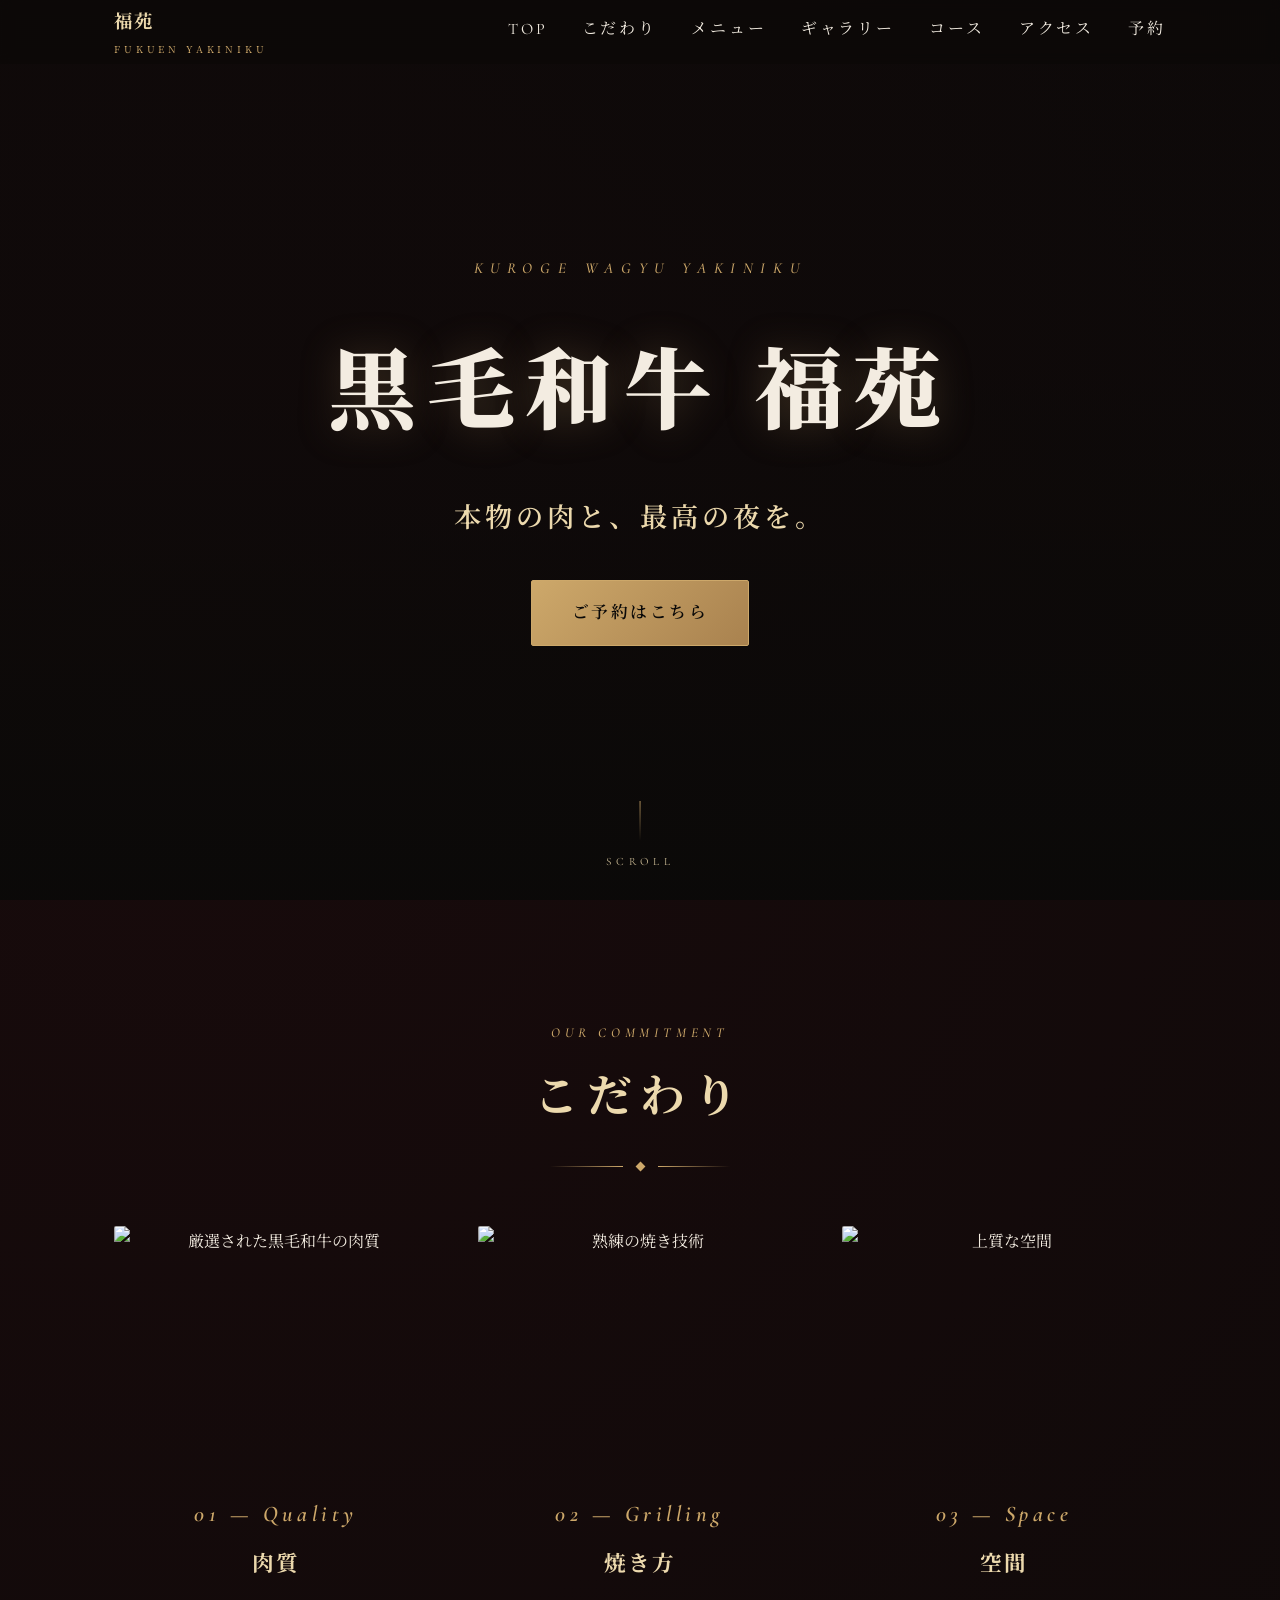
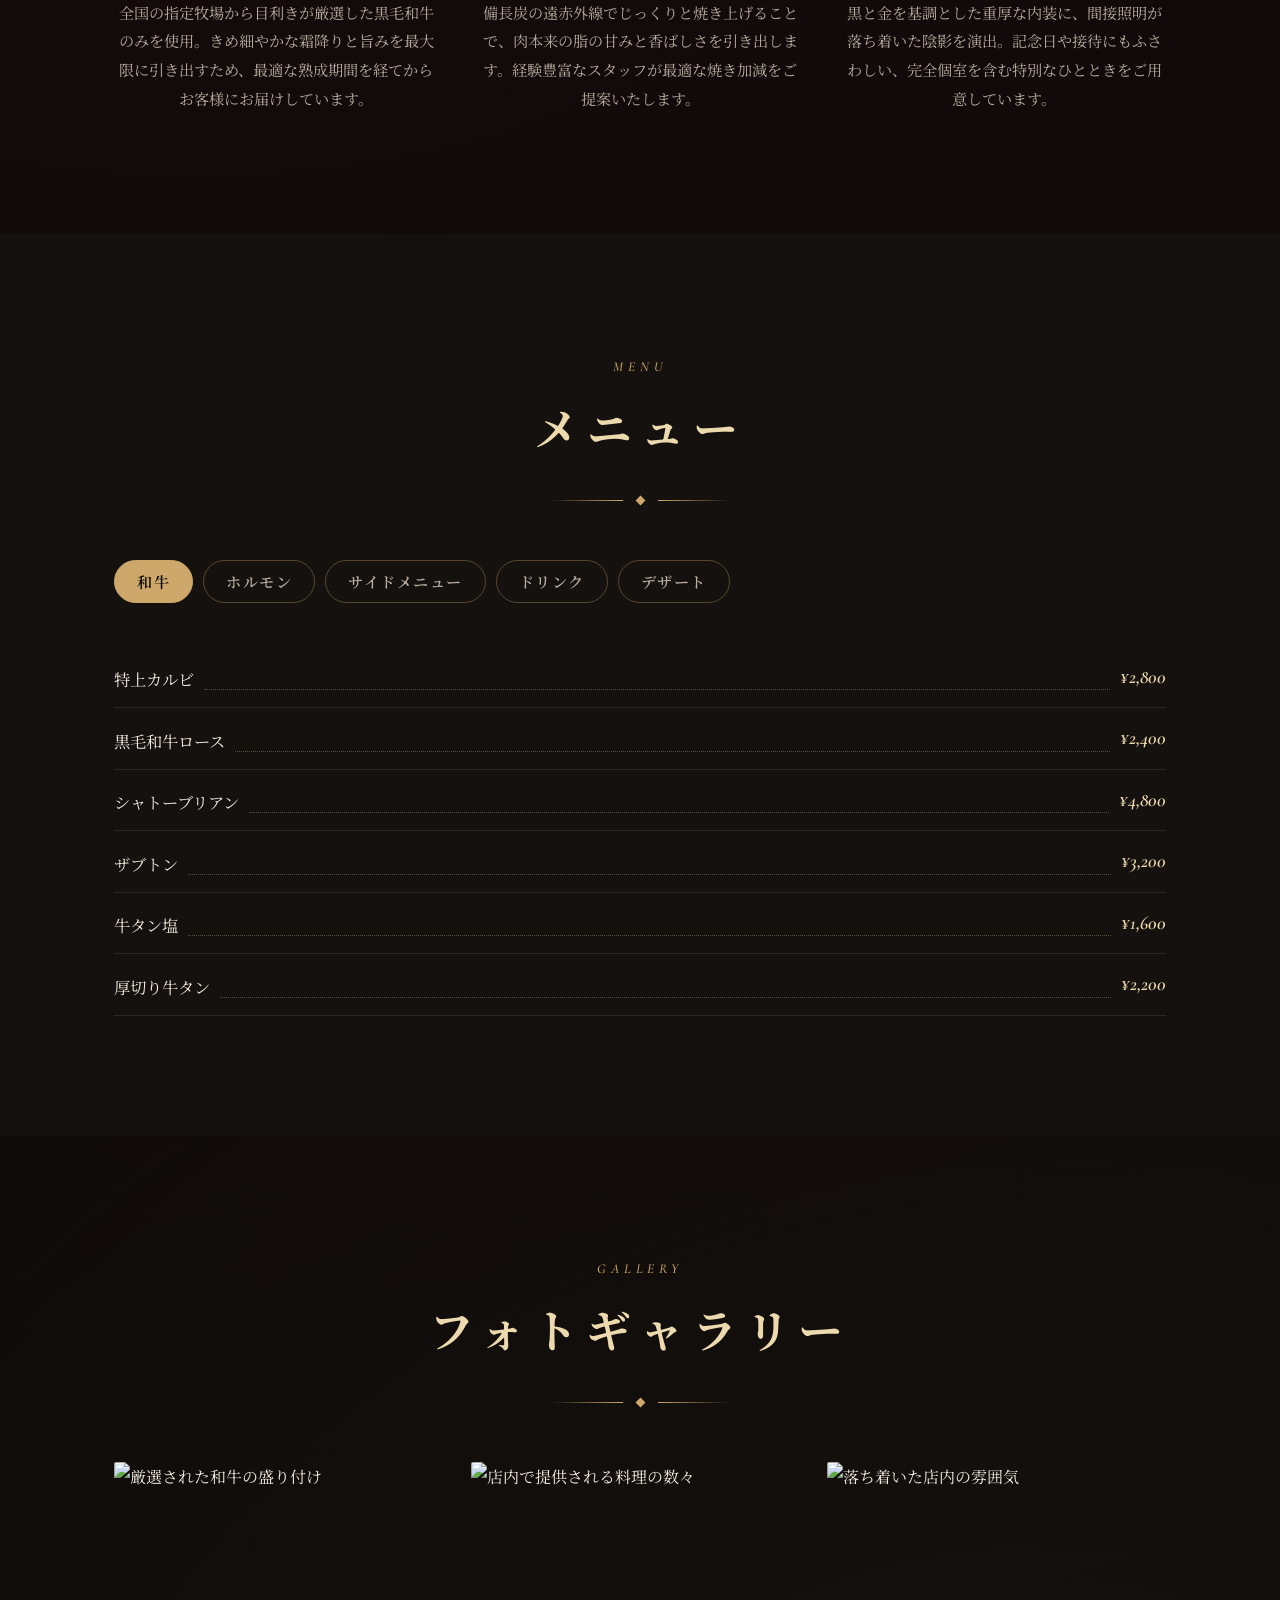
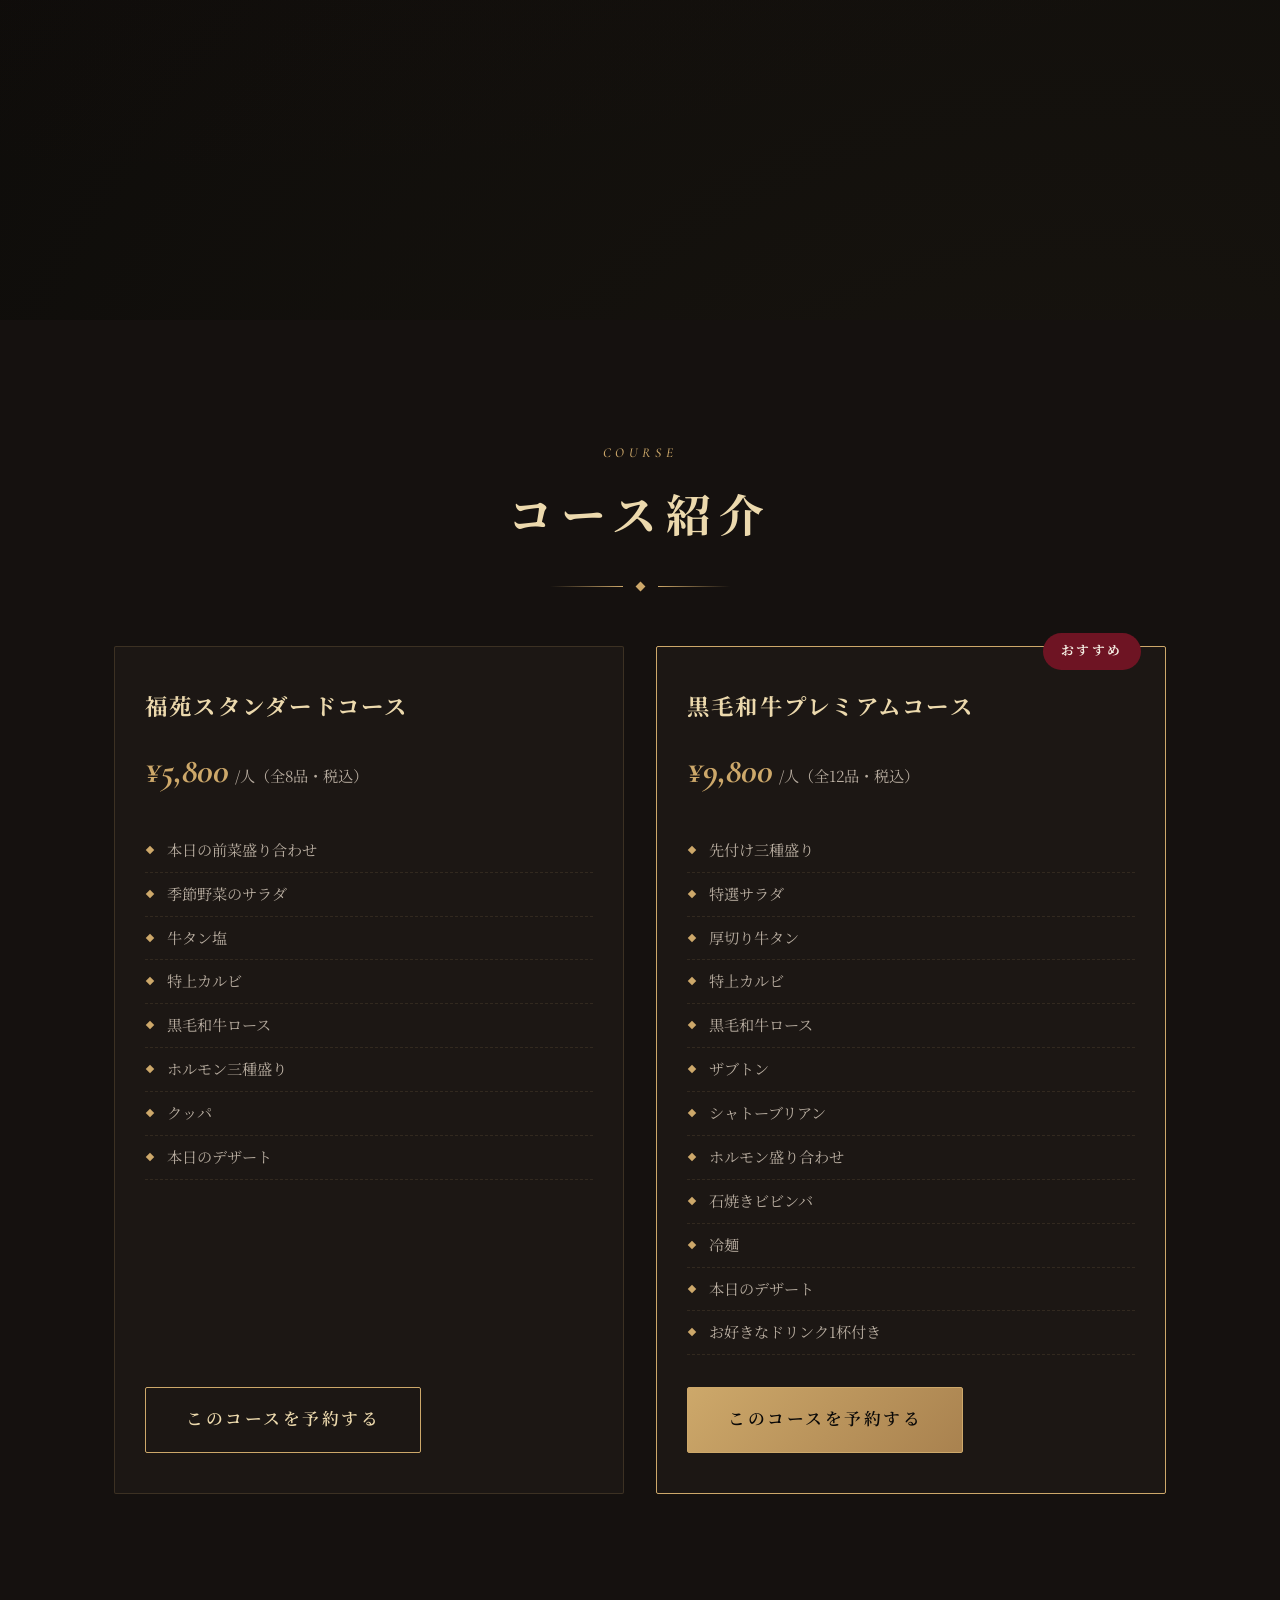
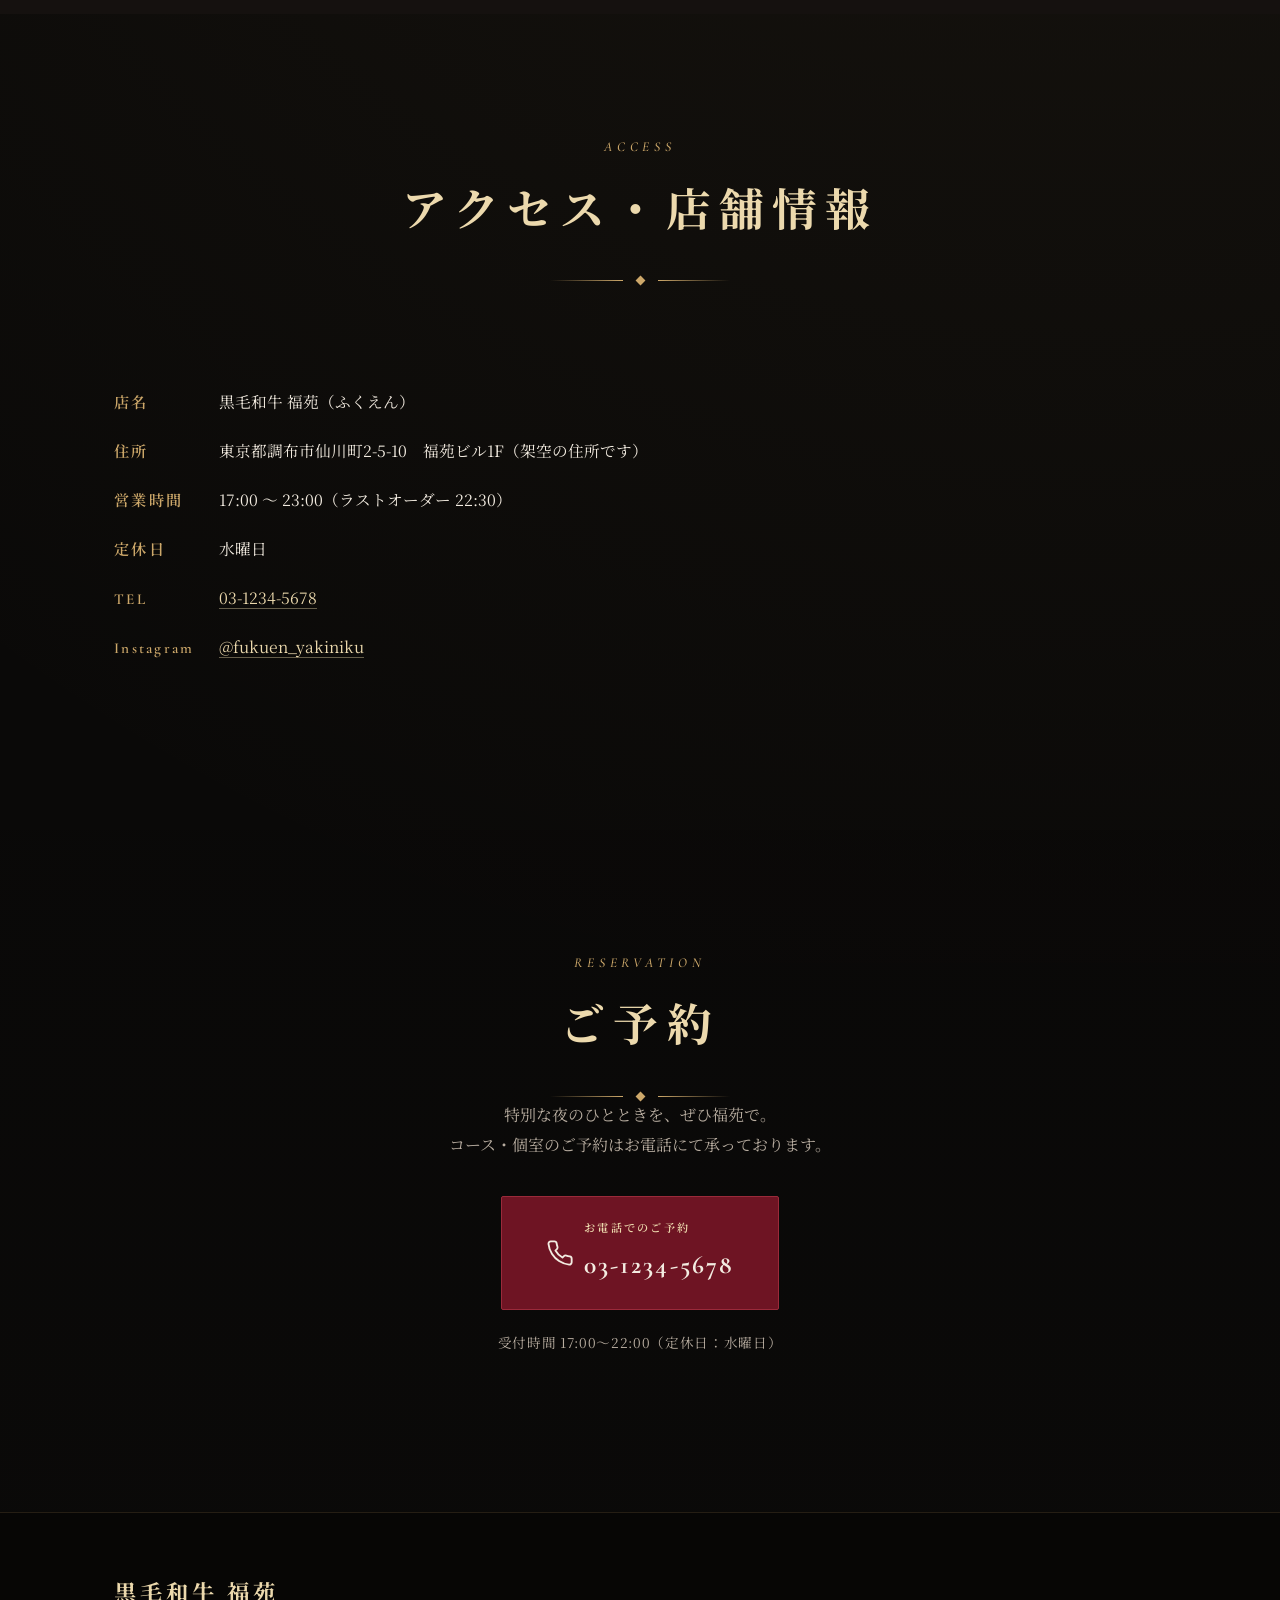
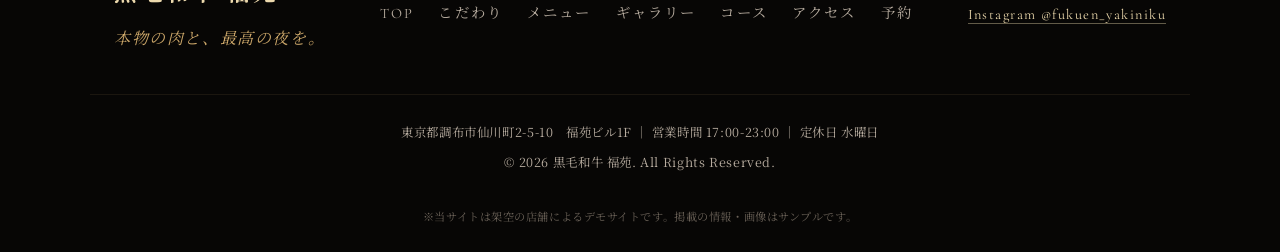
==== index.html @ 50722057 "Add fukuen yakiniku demo landing page Single-file HTML/CSS/JS LP for a fictional high-end yakiniku r" ====
<!DOCTYPE html>
<html lang="ja">
<head>
<meta charset="UTF-8">
<meta name="viewport" content="width=device-width, initial-scale=1.0">
<meta name="theme-color" content="#0a0908">
<title>黒毛和牛 福苑（ふくえん）｜東京都調布市の高級焼肉店</title>
<meta name="description" content="黒毛和牛 福苑は東京都調布市にある高級焼肉店。厳選された黒毛和牛、熟練の焼き技術、上質な空間で特別な夜をお届けします。コース・個室のご予約はお電話にて承っております。">
<meta property="og:title" content="黒毛和牛 福苑｜本物の肉と、最高の夜を。">
<meta property="og:description" content="東京都調布市の高級焼肉店「黒毛和牛 福苑」。厳選黒毛和牛と上質な空間で特別なひとときを。">
<meta property="og:type" content="website">
<link rel="preconnect" href="https://fonts.googleapis.com">
<link rel="preconnect" href="https://fonts.gstatic.com" crossorigin>
<link href="https://fonts.googleapis.com/css2?family=Cormorant+Garamond:ital,wght@0,400;0,500;0,600;0,700;1,500;1,600&family=Noto+Serif+JP:wght@400;500;600;700;900&display=swap" rel="stylesheet">
<style>
  :root{
    --c-black:#0a0908;
    --c-black-soft:#15110f;
    --c-black-card:#1c1714;
    --c-gold:#cda86a;
    --c-gold-light:#ecd9ad;
    --c-red:#6e1423;
    --c-red-light:#9a2a3a;
    --c-text:#f3ece1;
    --c-text-muted:#b8ada0;
    --font-display:'Cormorant Garamond','Noto Serif JP',serif;
    --font-body:'Noto Serif JP',serif;
    --header-h:64px;
  }

  *{margin:0;padding:0;box-sizing:border-box;}
  html{scroll-behavior:smooth;scroll-padding-top:var(--header-h);}
  body{
    font-family:var(--font-body);
    background-color:var(--c-black);
    background-image:
      radial-gradient(circle at 15% 10%, rgba(110,20,35,0.14), transparent 45%),
      radial-gradient(circle at 85% 60%, rgba(205,168,106,0.08), transparent 45%);
    color:var(--c-text);
    line-height:1.9;
    overflow-x:hidden;
    -webkit-font-smoothing:antialiased;
  }
  img{max-width:100%;display:block;}
  a{text-decoration:none;color:inherit;}
  ul{list-style:none;}
  .container{max-width:1100px;margin:0 auto;padding:0 24px;}
  body.no-scroll{overflow:hidden;}

  /* ---------- Common ---------- */
  .section{padding:90px 0;position:relative;}
  .section--alt{background-color:var(--c-black-soft);}
  .section-head{text-align:center;margin-bottom:56px;}
  .section-label{
    display:block;
    font-family:var(--font-display);
    font-style:italic;
    font-weight:500;
    letter-spacing:0.35em;
    color:var(--c-gold);
    font-size:0.85rem;
    margin-bottom:10px;
    text-transform:uppercase;
  }
  .section-title{
    font-family:var(--font-display);
    font-weight:700;
    font-size:clamp(1.9rem,5vw,2.8rem);
    letter-spacing:0.18em;
    color:var(--c-gold-light);
  }
  .divider{
    display:flex;align-items:center;justify-content:center;gap:14px;
    width:100%;max-width:180px;margin:22px auto 0;
  }
  .divider::before,.divider::after{content:'';flex:1;height:1px;background:linear-gradient(90deg,transparent,var(--c-gold));}
  .divider::after{background:linear-gradient(90deg,var(--c-gold),transparent);}
  .divider span{width:7px;height:7px;background:var(--c-gold);transform:rotate(45deg);flex-shrink:0;}

  /* ---------- Buttons ---------- */
  .btn{
    display:inline-flex;align-items:center;justify-content:center;gap:10px;
    padding:16px 40px;
    font-family:var(--font-display);
    font-weight:600;
    font-size:1.05rem;
    letter-spacing:0.15em;
    border-radius:2px;
    border:1px solid var(--c-gold);
    transition:all 0.35s ease;
    cursor:pointer;
  }
  .btn--gold{background:linear-gradient(135deg,var(--c-gold),#a9824f);color:var(--c-black);}
  .btn--gold:hover{background:transparent;color:var(--c-gold-light);}
  .btn--outline{background:transparent;color:var(--c-gold-light);}
  .btn--outline:hover{background:var(--c-gold);color:var(--c-black);}
  .btn--phone{
    background:var(--c-red);
    border-color:var(--c-red-light);
    color:var(--c-text);
    padding:20px 44px;
    flex-direction:row;
    text-align:left;
  }
  .btn--phone:hover{background:var(--c-red-light);}
  .btn--phone svg{flex-shrink:0;}
  .btn--phone .btn__text{display:flex;flex-direction:column;gap:2px;}
  .btn--phone small{font-family:var(--font-body);font-size:0.7rem;letter-spacing:0.2em;color:var(--c-gold-light);}
  .btn--phone strong{font-size:1.6rem;letter-spacing:0.08em;}

  /* ---------- Fade in ---------- */
  .fade-in{opacity:0;transform:translateY(36px);transition:opacity 0.9s ease,transform 0.9s ease;}
  .fade-in.is-visible{opacity:1;transform:translateY(0);}
  .fade-in.delay-1{transition-delay:0.12s;}
  .fade-in.delay-2{transition-delay:0.24s;}
  .fade-in.delay-3{transition-delay:0.36s;}

  /* ---------- Header / Nav ---------- */
  .header{
    position:fixed;top:0;left:0;width:100%;z-index:1000;
    height:var(--header-h);
    display:flex;align-items:center;
    background:rgba(10,9,8,0.35);
    backdrop-filter:blur(6px);
    -webkit-backdrop-filter:blur(6px);
    border-bottom:1px solid rgba(205,168,106,0);
    transition:background 0.4s ease,border-color 0.4s ease;
  }
  .header.is-scrolled{
    background:rgba(10,9,8,0.92);
    border-bottom-color:rgba(205,168,106,0.25);
  }
  .header__inner{
    width:100%;max-width:1100px;margin:0 auto;padding:0 24px;
    display:flex;align-items:center;justify-content:space-between;
  }
  .header__logo{
    font-family:var(--font-display);
    font-weight:700;
    letter-spacing:0.12em;
    font-size:1.15rem;
    color:var(--c-gold-light);
  }
  .header__logo small{
    display:block;
    font-family:var(--font-body);
    font-size:0.6rem;
    letter-spacing:0.4em;
    color:var(--c-gold);
    font-weight:400;
  }

  .nav__menu{
    position:fixed;top:0;right:-100%;
    width:78%;max-width:340px;height:100%;
    background:linear-gradient(160deg,#1c1714,#0a0908);
    border-left:1px solid rgba(205,168,106,0.25);
    display:flex;flex-direction:column;align-items:flex-start;justify-content:center;
    gap:28px;padding:40px;
    transition:right 0.5s ease;
    z-index:1001;
  }
  .nav__menu.is-active{right:0;}
  .nav__menu a{
    font-family:var(--font-display);
    font-size:1.4rem;
    letter-spacing:0.2em;
    color:var(--c-text);
    position:relative;
    padding-bottom:4px;
  }
  .nav__menu a::after{
    content:'';position:absolute;left:0;bottom:0;width:0;height:1px;
    background:var(--c-gold);transition:width 0.35s ease;
  }
  .nav__menu a:hover::after,.nav__menu a:focus::after{width:100%;}

  .nav__toggle{
    width:32px;height:24px;position:relative;cursor:pointer;z-index:1002;
    background:none;border:none;padding:0;
  }
  .nav__toggle span{
    position:absolute;left:0;width:100%;height:2px;background:var(--c-gold-light);
    transition:all 0.35s ease;
  }
  .nav__toggle span:nth-child(1){top:0;}
  .nav__toggle span:nth-child(2){top:11px;}
  .nav__toggle span:nth-child(3){top:22px;}
  .nav__toggle.is-active span:nth-child(1){top:11px;transform:rotate(45deg);}
  .nav__toggle.is-active span:nth-child(2){opacity:0;}
  .nav__toggle.is-active span:nth-child(3){top:11px;transform:rotate(-45deg);}

  .nav__overlay{
    position:fixed;inset:0;background:rgba(0,0,0,0.6);
    opacity:0;visibility:hidden;transition:opacity 0.4s ease;z-index:999;
  }
  .nav__overlay.is-active{opacity:1;visibility:visible;}

  /* ---------- Hero ---------- */
  .hero{
    position:relative;
    min-height:100svh;
    display:flex;align-items:center;justify-content:center;text-align:center;
    background:
      linear-gradient(180deg,rgba(10,9,8,0.55) 0%,rgba(10,9,8,0.55) 40%,rgba(10,9,8,0.95) 100%),
      url('https://images.unsplash.com/photo-1432139509613-5c4255815697?auto=format&fit=crop&w=1920&q=80') center/cover no-repeat;
  }
  .hero__content{padding:0 24px;}
  .hero__label{
    font-family:var(--font-display);font-style:italic;font-weight:500;
    letter-spacing:0.5em;color:var(--c-gold);
    font-size:clamp(0.7rem,2vw,0.95rem);
    margin-bottom:18px;text-transform:uppercase;
  }
  .hero__title{
    font-family:var(--font-body);
    font-weight:900;
    font-size:clamp(2.6rem,12vw,5.5rem);
    letter-spacing:0.12em;
    color:var(--c-text);
    text-shadow:0 0 40px rgba(205,168,106,0.25);
    margin-bottom:22px;
  }
  .hero__catch{
    font-family:var(--font-body);
    font-weight:600;
    font-size:clamp(1.1rem,4vw,1.7rem);
    letter-spacing:0.15em;
    color:var(--c-gold-light);
    margin-bottom:38px;
  }
  .hero__scroll{
    position:absolute;bottom:28px;left:50%;transform:translateX(-50%);
    display:flex;flex-direction:column;align-items:center;gap:10px;
    font-family:var(--font-display);font-size:0.7rem;letter-spacing:0.4em;
    color:var(--c-gold-light);opacity:0.85;
  }
  .hero__scroll span{
    width:1px;height:40px;
    background:linear-gradient(180deg,var(--c-gold),transparent);
    animation:scrollDown 1.8s ease-in-out infinite;
  }
  @keyframes scrollDown{
    0%{transform:scaleY(0);transform-origin:top;}
    50%{transform:scaleY(1);transform-origin:top;}
    51%{transform-origin:bottom;}
    100%{transform:scaleY(0);transform-origin:bottom;}
  }

  /* ---------- Commitment ---------- */
  .commitment__grid{display:grid;grid-template-columns:1fr;gap:48px;}
  .commitment__card{text-align:center;}
  .commitment__image{
    position:relative;overflow:hidden;border-radius:2px;margin-bottom:24px;
    aspect-ratio:4/3;
  }
  .commitment__image img{width:100%;height:100%;object-fit:cover;transition:transform 0.8s ease;}
  .commitment__card:hover .commitment__image img{transform:scale(1.08);}
  .commitment__num{
    display:block;font-family:var(--font-display);font-weight:600;font-style:italic;
    color:var(--c-gold);font-size:1.4rem;letter-spacing:0.2em;margin-bottom:8px;
  }
  .commitment__card h3{
    font-family:var(--font-display);font-weight:700;
    font-size:1.35rem;letter-spacing:0.1em;color:var(--c-gold-light);margin-bottom:14px;
  }
  .commitment__card p{color:var(--c-text-muted);font-size:0.95rem;}

  /* ---------- Menu ---------- */
  .menu__tabs{
    display:flex;gap:10px;overflow-x:auto;
    padding-bottom:8px;margin-bottom:36px;
    scrollbar-width:none;
  }
  .menu__tabs::-webkit-scrollbar{display:none;}
  .menu__tab{
    flex-shrink:0;white-space:nowrap;
    font-family:var(--font-display);font-weight:600;letter-spacing:0.1em;
    font-size:0.95rem;padding:10px 22px;
    background:transparent;color:var(--c-text-muted);
    border:1px solid rgba(205,168,106,0.35);border-radius:999px;
    cursor:pointer;transition:all 0.3s ease;
  }
  .menu__tab.is-active,.menu__tab:hover{
    background:var(--c-gold);color:var(--c-black);border-color:var(--c-gold);
  }
  .menu__panel{display:none;}
  .menu__panel.is-active{display:block;animation:fadePanel 0.5s ease;}
  @keyframes fadePanel{from{opacity:0;transform:translateY(8px);}to{opacity:1;transform:translateY(0);}}
  .menu__group-title{
    font-family:var(--font-display);font-style:italic;font-weight:600;
    color:var(--c-gold);letter-spacing:0.15em;font-size:1rem;
    margin:26px 0 10px;
  }
  .menu__group-title:first-child{margin-top:0;}
  .menu__panel li{
    display:flex;align-items:flex-end;gap:0.6em;
    padding:12px 0;border-bottom:1px solid rgba(205,168,106,0.14);
  }
  .menu__name{font-size:1.02rem;color:var(--c-text);}
  .menu__dots{flex:1;border-bottom:1px dotted rgba(205,168,106,0.4);margin-bottom:5px;}
  .menu__price{
    font-family:var(--font-display);font-style:italic;font-weight:600;
    font-size:1.2rem;color:var(--c-gold-light);white-space:nowrap;
  }

  /* ---------- Gallery ---------- */
  .gallery__grid{
    display:grid;grid-template-columns:repeat(3,1fr);gap:10px;
  }
  .gallery__item{overflow:hidden;border-radius:2px;aspect-ratio:1/1;}
  .gallery__item img{width:100%;height:100%;object-fit:cover;transition:transform 0.7s ease,filter 0.7s ease;filter:grayscale(15%);}
  .gallery__item:hover img{transform:scale(1.12);filter:grayscale(0%);}

  /* ---------- Course ---------- */
  .course__grid{display:grid;grid-template-columns:1fr;gap:32px;}
  .course__card{
    position:relative;
    background:var(--c-black-card);
    border:1px solid rgba(205,168,106,0.18);
    padding:40px 30px;border-radius:2px;
    display:flex;flex-direction:column;
  }
  .course__card--premium{border-color:var(--c-gold);}
  .course__badge{
    position:absolute;top:-14px;right:24px;
    background:var(--c-red);color:var(--c-text);
    font-family:var(--font-display);font-weight:700;letter-spacing:0.2em;
    font-size:0.8rem;padding:6px 18px;border-radius:999px;
  }
  .course__card h3{
    font-family:var(--font-display);font-weight:700;font-size:1.4rem;
    letter-spacing:0.1em;color:var(--c-gold-light);margin-bottom:8px;
  }
  .course__price{
    font-family:var(--font-display);font-weight:700;font-style:italic;
    font-size:2.2rem;color:var(--c-gold);margin-bottom:24px;
  }
  .course__price span{
    font-family:var(--font-body);font-style:normal;font-weight:400;
    font-size:0.95rem;color:var(--c-text-muted);margin-left:6px;
  }
  .course__list{margin-bottom:32px;flex:1;}
  .course__list li{
    position:relative;padding:7px 0 7px 22px;
    color:var(--c-text-muted);font-size:0.95rem;
    border-bottom:1px dashed rgba(205,168,106,0.12);
  }
  .course__list li::before{
    content:'';position:absolute;left:2px;top:18px;
    width:6px;height:6px;background:var(--c-gold);transform:rotate(45deg);
  }
  .course__card .btn{align-self:flex-start;}

  /* ---------- Access ---------- */
  .access__grid{display:grid;grid-template-columns:1fr;gap:40px;}
  .access__info dl{display:grid;grid-template-columns:auto 1fr;gap:18px 24px;}
  .access__info dt{
    font-family:var(--font-display);font-weight:600;letter-spacing:0.15em;
    color:var(--c-gold);white-space:nowrap;font-size:0.95rem;padding-top:2px;
  }
  .access__info dd{color:var(--c-text);font-size:0.98rem;}
  .access__info dd a{color:var(--c-gold-light);border-bottom:1px solid rgba(236,217,173,0.4);}
  .access__map{width:100%;}
  .access__map iframe{
    width:100%;height:320px;border:0;border-radius:2px;
    filter:grayscale(40%) invert(92%) contrast(90%);
  }

  /* ---------- Reservation ---------- */
  .reservation{
    text-align:center;
    background:
      linear-gradient(180deg,rgba(10,9,8,0.85),rgba(10,9,8,0.92)),
      url('https://images.unsplash.com/photo-1544025162-d76694265947?auto=format&fit=crop&w=1600&q=80') center/cover no-repeat;
  }
  .reservation__inner p{color:var(--c-text-muted);max-width:480px;margin:0 auto 36px;}
  .reservation .btn--phone{margin-bottom:20px;}
  .reservation__note{
    font-size:0.85rem;letter-spacing:0.05em;color:var(--c-text-muted);
    max-width:none !important;
  }

  /* ---------- Footer ---------- */
  .footer{background:#070605;padding:60px 0 0;border-top:1px solid rgba(205,168,106,0.15);}
  .footer__inner{
    display:flex;flex-direction:column;gap:36px;align-items:flex-start;
    padding-bottom:40px;border-bottom:1px solid rgba(205,168,106,0.1);
  }
  .footer__logo{
    font-family:var(--font-display);font-weight:700;font-size:1.4rem;
    letter-spacing:0.18em;color:var(--c-gold-light);margin-bottom:8px;
  }
  .footer__catch{font-family:var(--font-display);font-style:italic;color:var(--c-gold);letter-spacing:0.1em;}
  .footer__nav{display:flex;flex-wrap:wrap;gap:14px 24px;}
  .footer__nav a{
    font-family:var(--font-display);font-size:0.9rem;letter-spacing:0.15em;
    color:var(--c-text-muted);transition:color 0.3s ease;
  }
  .footer__nav a:hover{color:var(--c-gold-light);}
  .footer__sns a{
    font-family:var(--font-display);font-size:0.9rem;letter-spacing:0.1em;
    color:var(--c-gold-light);border-bottom:1px solid rgba(236,217,173,0.4);
  }
  .footer__bottom{
    padding:26px 24px;text-align:center;
    font-size:0.78rem;color:var(--c-text-muted);letter-spacing:0.05em;
  }
  .footer__bottom p{margin-bottom:6px;}
  .footer__disclaimer{
    text-align:center;font-size:0.7rem;color:#6b6258;
    padding:0 24px 24px;letter-spacing:0.05em;
  }

  /* ---------- Responsive ---------- */
  @media (min-width:768px){
    .nav__desktop{display:flex;gap:34px;}
    .nav__desktop a{
      font-family:var(--font-display);font-size:1rem;letter-spacing:0.18em;
      position:relative;padding-bottom:4px;
    }
    .nav__desktop a::after{
      content:'';position:absolute;left:0;bottom:0;width:0;height:1px;
      background:var(--c-gold);transition:width 0.35s ease;
    }
    .nav__desktop a:hover::after{width:100%;}
    .nav__toggle,.nav__menu,.nav__overlay{display:none;}

    .commitment__grid{grid-template-columns:repeat(3,1fr);gap:40px;}
    .course__grid{grid-template-columns:repeat(2,1fr);}
    .access__grid{grid-template-columns:1.1fr 1fr;align-items:center;}
    .access__map iframe{height:100%;min-height:360px;}
    .footer__inner{flex-direction:row;justify-content:space-between;align-items:center;}
    .footer__nav{justify-content:flex-end;}
  }

  @media (min-width:1024px){
    .section{padding:120px 0;}
    .gallery__grid{gap:18px;}
  }

  @media (max-width:767px){
    .nav__desktop{display:none;}
  }
</style>
</head>
<body>

<!-- ================= HEADER ================= -->
<header class="header" id="header">
  <div class="header__inner">
    <a href="#hero" class="header__logo">福苑<small>FUKUEN YAKINIKU</small></a>
    <nav class="nav__desktop">
      <a href="#hero">TOP</a>
      <a href="#commitment">こだわり</a>
      <a href="#menu">メニュー</a>
      <a href="#gallery">ギャラリー</a>
      <a href="#course">コース</a>
      <a href="#access">アクセス</a>
      <a href="#reservation">予約</a>
    </nav>
    <button class="nav__toggle" id="navToggle" aria-label="メニューを開く">
      <span></span><span></span><span></span>
    </button>
  </div>
</header>

<div class="nav__overlay" id="navOverlay"></div>
<nav class="nav__menu" id="navMenu">
  <a href="#hero">TOP</a>
  <a href="#commitment">こだわり</a>
  <a href="#menu">メニュー</a>
  <a href="#gallery">ギャラリー</a>
  <a href="#course">コース</a>
  <a href="#access">アクセス</a>
  <a href="#reservation">予約</a>
</nav>

<!-- ================= HERO ================= -->
<section id="hero" class="hero">
  <div class="hero__content">
    <p class="hero__label fade-in">Kuroge Wagyu Yakiniku</p>
    <h1 class="hero__title fade-in delay-1">黒毛和牛 福苑</h1>
    <p class="hero__catch fade-in delay-2">本物の肉と、最高の夜を。</p>
    <a href="#reservation" class="btn btn--gold fade-in delay-3">ご予約はこちら</a>
  </div>
  <div class="hero__scroll"><span></span>SCROLL</div>
</section>

<!-- ================= COMMITMENT ================= -->
<section id="commitment" class="commitment section">
  <div class="container">
    <div class="section-head fade-in">
      <span class="section-label">Our Commitment</span>
      <h2 class="section-title">こだわり</h2>
      <div class="divider"><span></span></div>
    </div>
    <div class="commitment__grid">
      <article class="commitment__card fade-in">
        <div class="commitment__image">
          <img src="https://images.unsplash.com/photo-1546833999-b9f581a1996d?auto=format&fit=crop&w=900&q=80" alt="厳選された黒毛和牛の肉質" loading="lazy">
        </div>
        <span class="commitment__num">01 — Quality</span>
        <h3>肉質</h3>
        <p>全国の指定牧場から目利きが厳選した黒毛和牛のみを使用。きめ細やかな霜降りと旨みを最大限に引き出すため、最適な熟成期間を経てからお客様にお届けしています。</p>
      </article>
      <article class="commitment__card fade-in delay-1">
        <div class="commitment__image">
          <img src="https://images.unsplash.com/photo-1544025162-d76694265947?auto=format&fit=crop&w=900&q=80" alt="熟練の焼き技術" loading="lazy">
        </div>
        <span class="commitment__num">02 — Grilling</span>
        <h3>焼き方</h3>
        <p>備長炭の遠赤外線でじっくりと焼き上げることで、肉本来の脂の甘みと香ばしさを引き出します。経験豊富なスタッフが最適な焼き加減をご提案いたします。</p>
      </article>
      <article class="commitment__card fade-in delay-2">
        <div class="commitment__image">
          <img src="https://images.unsplash.com/photo-1414235077428-338989a2e8c0?auto=format&fit=crop&w=900&q=80" alt="上質な空間" loading="lazy">
        </div>
        <span class="commitment__num">03 — Space</span>
        <h3>空間</h3>
        <p>黒と金を基調とした重厚な内装に、間接照明が落ち着いた陰影を演出。記念日や接待にもふさわしい、完全個室を含む特別なひとときをご用意しています。</p>
      </article>
    </div>
  </div>
</section>

<!-- ================= MENU ================= -->
<section id="menu" class="menu section section--alt">
  <div class="container">
    <div class="section-head fade-in">
      <span class="section-label">Menu</span>
      <h2 class="section-title">メニュー</h2>
      <div class="divider"><span></span></div>
    </div>

    <div class="menu__tabs fade-in" role="tablist">
      <button class="menu__tab is-active" data-tab="wagyu" role="tab" aria-selected="true">和牛</button>
      <button class="menu__tab" data-tab="horumon" role="tab" aria-selected="false">ホルモン</button>
      <button class="menu__tab" data-tab="side" role="tab" aria-selected="false">サイドメニュー</button>
      <button class="menu__tab" data-tab="drink" role="tab" aria-selected="false">ドリンク</button>
      <button class="menu__tab" data-tab="dessert" role="tab" aria-selected="false">デザート</button>
    </div>

    <div class="menu__panels fade-in delay-1">
      <ul class="menu__panel is-active" id="wagyu">
        <li><span class="menu__name">特上カルビ</span><span class="menu__dots"></span><span class="menu__price">¥2,800</span></li>
        <li><span class="menu__name">黒毛和牛ロース</span><span class="menu__dots"></span><span class="menu__price">¥2,400</span></li>
        <li><span class="menu__name">シャトーブリアン</span><span class="menu__dots"></span><span class="menu__price">¥4,800</span></li>
        <li><span class="menu__name">ザブトン</span><span class="menu__dots"></span><span class="menu__price">¥3,200</span></li>
        <li><span class="menu__name">牛タン塩</span><span class="menu__dots"></span><span class="menu__price">¥1,600</span></li>
        <li><span class="menu__name">厚切り牛タン</span><span class="menu__dots"></span><span class="menu__price">¥2,200</span></li>
      </ul>

      <ul class="menu__panel" id="horumon">
        <li><span class="menu__name">ミノ</span><span class="menu__dots"></span><span class="menu__price">¥980</span></li>
        <li><span class="menu__name">ハラミ</span><span class="menu__dots"></span><span class="menu__price">¥1,400</span></li>
        <li><span class="menu__name">テッチャン</span><span class="menu__dots"></span><span class="menu__price">¥880</span></li>
        <li><span class="menu__name">レバー</span><span class="menu__dots"></span><span class="menu__price">¥780</span></li>
        <li><span class="menu__name">コブクロ</span><span class="menu__dots"></span><span class="menu__price">¥780</span></li>
      </ul>

      <ul class="menu__panel" id="side">
        <li><span class="menu__name">石焼きビビンバ</span><span class="menu__dots"></span><span class="menu__price">¥980</span></li>
        <li><span class="menu__name">冷麺</span><span class="menu__dots"></span><span class="menu__price">¥880</span></li>
        <li><span class="menu__name">クッパ</span><span class="menu__dots"></span><span class="menu__price">¥780</span></li>
        <li><span class="menu__name">キムチ盛り合わせ</span><span class="menu__dots"></span><span class="menu__price">¥680</span></li>
        <li><span class="menu__name">ナムル盛り合わせ</span><span class="menu__dots"></span><span class="menu__price">¥580</span></li>
      </ul>

      <ul class="menu__panel" id="drink">
        <li><span class="menu__name">生ビール</span><span class="menu__dots"></span><span class="menu__price">¥650</span></li>
        <li><span class="menu__name">マッコリ</span><span class="menu__dots"></span><span class="menu__price">¥580</span></li>
        <li><span class="menu__name">焼酎（一合）</span><span class="menu__dots"></span><span class="menu__price">¥780</span></li>
        <li><span class="menu__name">ハイボール</span><span class="menu__dots"></span><span class="menu__price">¥550</span></li>
        <li><span class="menu__name">ノンアルコール</span><span class="menu__dots"></span><span class="menu__price">¥480</span></li>
        <li><span class="menu__name">コーラ</span><span class="menu__dots"></span><span class="menu__price">¥380</span></li>
        <li><span class="menu__name">ジンジャーエール</span><span class="menu__dots"></span><span class="menu__price">¥380</span></li>
        <li><span class="menu__name">オレンジジュース</span><span class="menu__dots"></span><span class="menu__price">¥380</span></li>
        <li><span class="menu__name">ウーロン茶</span><span class="menu__dots"></span><span class="menu__price">¥380</span></li>
      </ul>

      <ul class="menu__panel" id="dessert">
        <li><span class="menu__name">特製わらび餅</span><span class="menu__dots"></span><span class="menu__price">¥680</span></li>
        <li><span class="menu__name">黒蜜ジェラート</span><span class="menu__dots"></span><span class="menu__price">¥580</span></li>
        <li><span class="menu__name">抹茶テリーヌ</span><span class="menu__dots"></span><span class="menu__price">¥780</span></li>
        <li><span class="menu__name">季節のフルーツパフェ</span><span class="menu__dots"></span><span class="menu__price">¥980</span></li>
        <li><span class="menu__name">自家製プリン</span><span class="menu__dots"></span><span class="menu__price">¥580</span></li>
      </ul>
    </div>
  </div>
</section>

<!-- ================= GALLERY ================= -->
<section id="gallery" class="gallery section">
  <div class="container">
    <div class="section-head fade-in">
      <span class="section-label">Gallery</span>
      <h2 class="section-title">フォトギャラリー</h2>
      <div class="divider"><span></span></div>
    </div>
    <div class="gallery__grid">
      <div class="gallery__item fade-in">
        <img src="https://images.unsplash.com/photo-1558030006-450675393462?auto=format&fit=crop&w=800&q=80" alt="厳選された和牛の盛り付け" loading="lazy">
      </div>
      <div class="gallery__item fade-in delay-1">
        <img src="https://images.unsplash.com/photo-1467003909585-2f8a72700288?auto=format&fit=crop&w=800&q=80" alt="店内で提供される料理の数々" loading="lazy">
      </div>
      <div class="gallery__item fade-in delay-2">
        <img src="https://images.unsplash.com/photo-1517248135467-4c7edcad34c4?auto=format&fit=crop&w=800&q=80" alt="落ち着いた店内の雰囲気" loading="lazy">
      </div>
    </div>
  </div>
</section>

<!-- ================= COURSE ================= -->
<section id="course" class="course section section--alt">
  <div class="container">
    <div class="section-head fade-in">
      <span class="section-label">Course</span>
      <h2 class="section-title">コース紹介</h2>
      <div class="divider"><span></span></div>
    </div>
    <div class="course__grid">
      <article class="course__card fade-in">
        <h3>福苑スタンダードコース</h3>
        <p class="course__price">¥5,800<span>/人（全8品・税込）</span></p>
        <ul class="course__list">
          <li>本日の前菜盛り合わせ</li>
          <li>季節野菜のサラダ</li>
          <li>牛タン塩</li>
          <li>特上カルビ</li>
          <li>黒毛和牛ロース</li>
          <li>ホルモン三種盛り</li>
          <li>クッパ</li>
          <li>本日のデザート</li>
        </ul>
        <a href="#reservation" class="btn btn--outline">このコースを予約する</a>
      </article>
      <article class="course__card course__card--premium fade-in delay-1">
        <span class="course__badge">おすすめ</span>
        <h3>黒毛和牛プレミアムコース</h3>
        <p class="course__price">¥9,800<span>/人（全12品・税込）</span></p>
        <ul class="course__list">
          <li>先付け三種盛り</li>
          <li>特選サラダ</li>
          <li>厚切り牛タン</li>
          <li>特上カルビ</li>
          <li>黒毛和牛ロース</li>
          <li>ザブトン</li>
          <li>シャトーブリアン</li>
          <li>ホルモン盛り合わせ</li>
          <li>石焼きビビンバ</li>
          <li>冷麺</li>
          <li>本日のデザート</li>
          <li>お好きなドリンク1杯付き</li>
        </ul>
        <a href="#reservation" class="btn btn--gold">このコースを予約する</a>
      </article>
    </div>
  </div>
</section>

<!-- ================= ACCESS ================= -->
<section id="access" class="access section">
  <div class="container">
    <div class="section-head fade-in">
      <span class="section-label">Access</span>
      <h2 class="section-title">アクセス・店舗情報</h2>
      <div class="divider"><span></span></div>
    </div>
    <div class="access__grid">
      <div class="access__info fade-in">
        <dl>
          <dt>店名</dt>
          <dd>黒毛和牛 福苑（ふくえん）</dd>
          <dt>住所</dt>
          <dd>東京都調布市仙川町2-5-10　福苑ビル1F（架空の住所です）</dd>
          <dt>営業時間</dt>
          <dd>17:00 〜 23:00（ラストオーダー 22:30）</dd>
          <dt>定休日</dt>
          <dd>水曜日</dd>
          <dt>TEL</dt>
          <dd><a href="tel:0312345678">03-1234-5678</a></dd>
          <dt>Instagram</dt>
          <dd><a href="https://www.instagram.com/fukuen_yakiniku/" target="_blank" rel="noopener noreferrer">@fukuen_yakiniku</a></dd>
        </dl>
      </div>
      <div class="access__map fade-in delay-1">
        <iframe src="https://www.google.com/maps?q=%E6%9D%B1%E4%BA%AC%E9%83%BD%E8%AA%BF%E5%B8%83%E5%B8%82&output=embed" loading="lazy" referrerpolicy="no-referrer-when-downgrade" title="黒毛和牛 福苑 周辺地図（東京都調布市）"></iframe>
      </div>
    </div>
  </div>
</section>

<!-- ================= RESERVATION ================= -->
<section id="reservation" class="reservation section">
  <div class="container reservation__inner">
    <div class="fade-in">
      <span class="section-label">Reservation</span>
      <h2 class="section-title">ご予約</h2>
      <div class="divider"><span></span></div>
    </div>
    <p class="fade-in delay-1">特別な夜のひとときを、ぜひ福苑で。<br>コース・個室のご予約はお電話にて承っております。</p>
    <a href="tel:0312345678" class="btn btn--phone fade-in delay-2">
      <svg width="28" height="28" viewBox="0 0 24 24" fill="none" stroke="currentColor" stroke-width="1.6" stroke-linecap="round" stroke-linejoin="round">
        <path d="M22 16.92v3a2 2 0 0 1-2.18 2 19.79 19.79 0 0 1-8.63-3.07 19.5 19.5 0 0 1-6-6 19.79 19.79 0 0 1-3.07-8.67A2 2 0 0 1 4.11 2h3a2 2 0 0 1 2 1.72 12.84 12.84 0 0 0 .7 2.81 2 2 0 0 1-.45 2.11L8.09 9.91a16 16 0 0 0 6 6l1.27-1.27a2 2 0 0 1 2.11-.45 12.84 12.84 0 0 0 2.81.7A2 2 0 0 1 22 16.92z"/>
      </svg>
      <span class="btn__text">
        <small>お電話でのご予約</small>
        <strong>03-1234-5678</strong>
      </span>
    </a>
    <p class="reservation__note fade-in delay-3">受付時間 17:00〜22:00（定休日：水曜日）</p>
  </div>
</section>

<!-- ================= FOOTER ================= -->
<footer class="footer">
  <div class="container footer__inner">
    <div>
      <p class="footer__logo">黒毛和牛 福苑</p>
      <p class="footer__catch">本物の肉と、最高の夜を。</p>
    </div>
    <nav class="footer__nav">
      <a href="#hero">TOP</a>
      <a href="#commitment">こだわり</a>
      <a href="#menu">メニュー</a>
      <a href="#gallery">ギャラリー</a>
      <a href="#course">コース</a>
      <a href="#access">アクセス</a>
      <a href="#reservation">予約</a>
    </nav>
    <div class="footer__sns">
      <a href="https://www.instagram.com/fukuen_yakiniku/" target="_blank" rel="noopener noreferrer">Instagram @fukuen_yakiniku</a>
    </div>
  </div>
  <div class="footer__bottom">
    <p>東京都調布市仙川町2-5-10　福苑ビル1F ｜ 営業時間 17:00-23:00 ｜ 定休日 水曜日</p>
    <p>&copy; 2026 黒毛和牛 福苑. All Rights Reserved.</p>
  </div>
  <p class="footer__disclaimer">※当サイトは架空の店舗によるデモサイトです。掲載の情報・画像はサンプルです。</p>
</footer>

<script>
  // Header style on scroll
  const header = document.getElementById('header');
  window.addEventListener('scroll', () => {
    header.classList.toggle('is-scrolled', window.scrollY > 40);
  });

  // Mobile nav toggle
  const navToggle = document.getElementById('navToggle');
  const navMenu = document.getElementById('navMenu');
  const navOverlay = document.getElementById('navOverlay');

  function closeNav(){
    navToggle.classList.remove('is-active');
    navMenu.classList.remove('is-active');
    navOverlay.classList.remove('is-active');
    document.body.classList.remove('no-scroll');
  }
  function toggleNav(){
    const isOpen = navMenu.classList.toggle('is-active');
    navToggle.classList.toggle('is-active', isOpen);
    navOverlay.classList.toggle('is-active', isOpen);
    document.body.classList.toggle('no-scroll', isOpen);
  }
  navToggle.addEventListener('click', toggleNav);
  navOverlay.addEventListener('click', closeNav);
  navMenu.querySelectorAll('a').forEach(link => link.addEventListener('click', closeNav));

  // Menu tabs
  const tabs = document.querySelectorAll('.menu__tab');
  const panels = document.querySelectorAll('.menu__panel');
  tabs.forEach(tab => {
    tab.addEventListener('click', () => {
      tabs.forEach(t => { t.classList.remove('is-active'); t.setAttribute('aria-selected','false'); });
      panels.forEach(p => p.classList.remove('is-active'));
      tab.classList.add('is-active');
      tab.setAttribute('aria-selected','true');
      document.getElementById(tab.dataset.tab).classList.add('is-active');
    });
  });

  // Scroll fade-in animation
  const fadeEls = document.querySelectorAll('.fade-in');
  const observer = new IntersectionObserver((entries, obs) => {
    entries.forEach(entry => {
      if (entry.isIntersecting) {
        entry.target.classList.add('is-visible');
        obs.unobserve(entry.target);
      }
    });
  }, { threshold: 0.15, rootMargin: '0px 0px -60px 0px' });
  fadeEls.forEach(el => observer.observe(el));
</script>
</body>
</html>
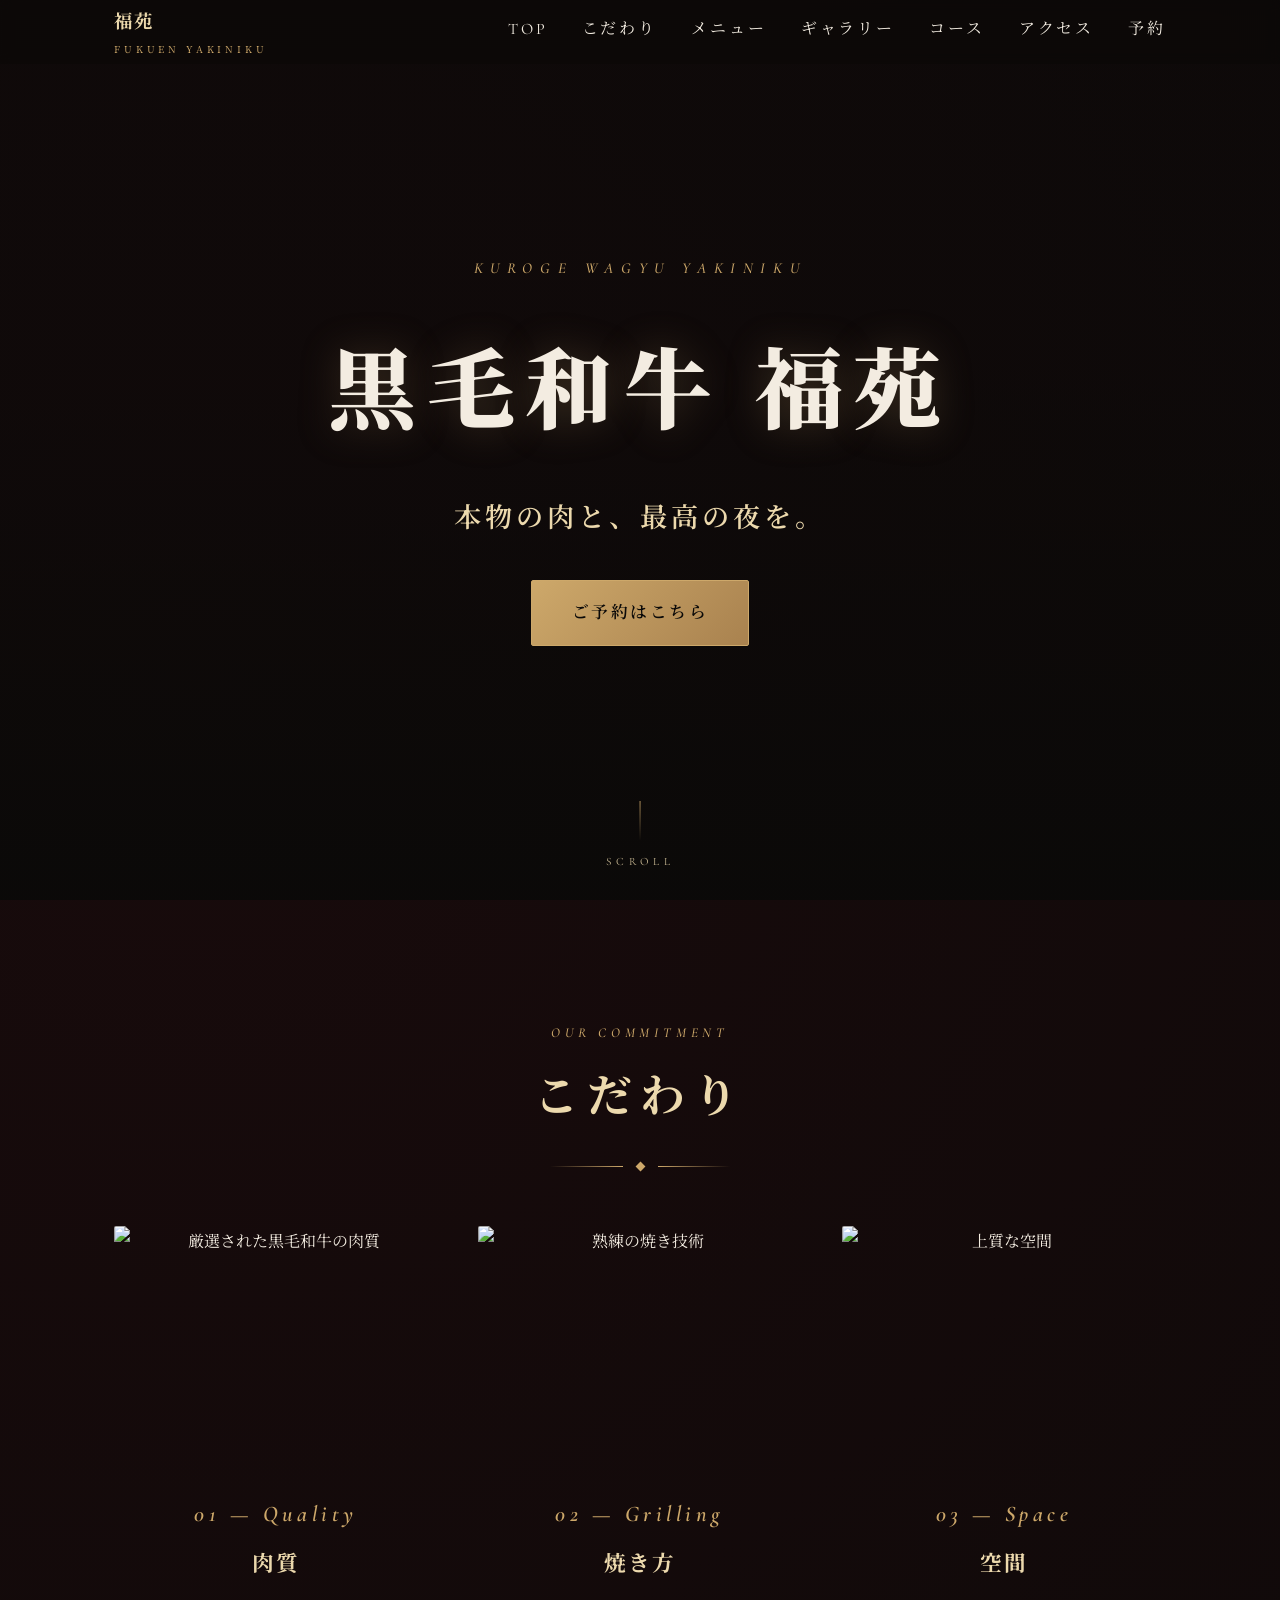
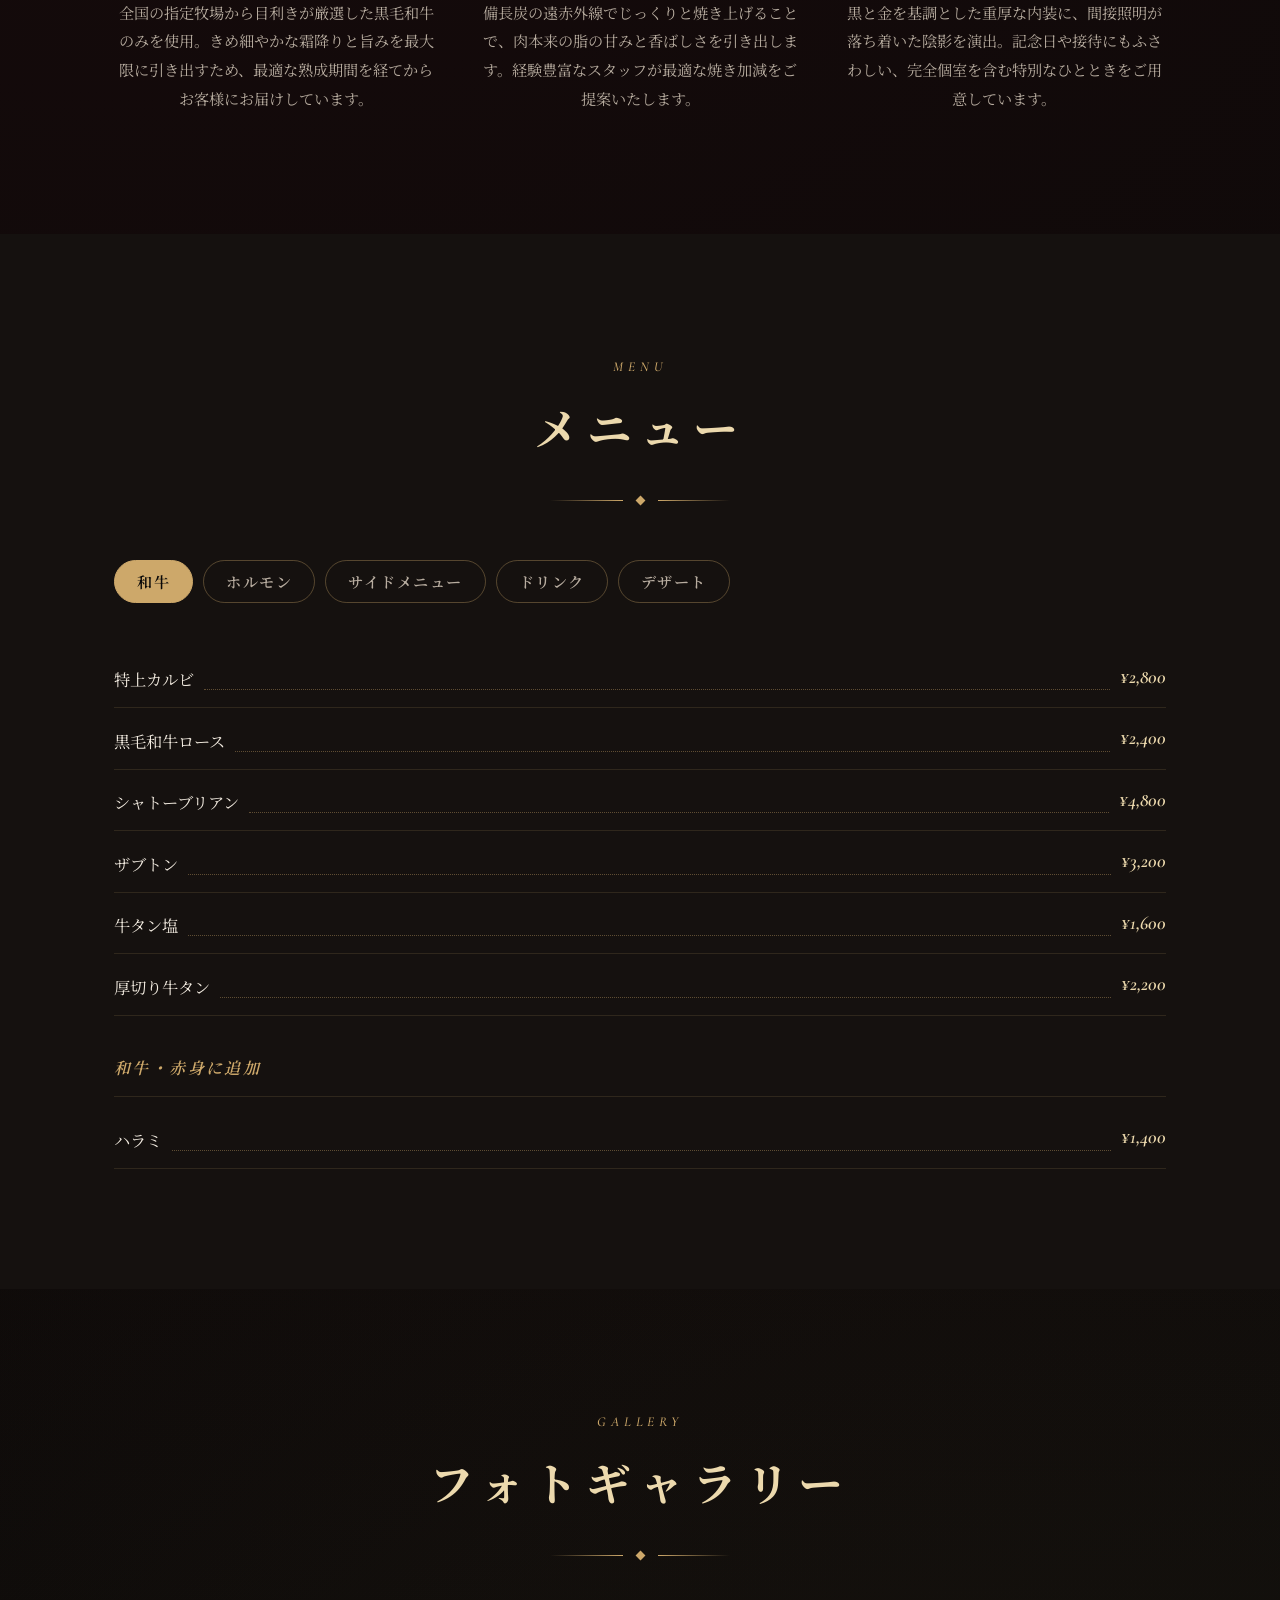
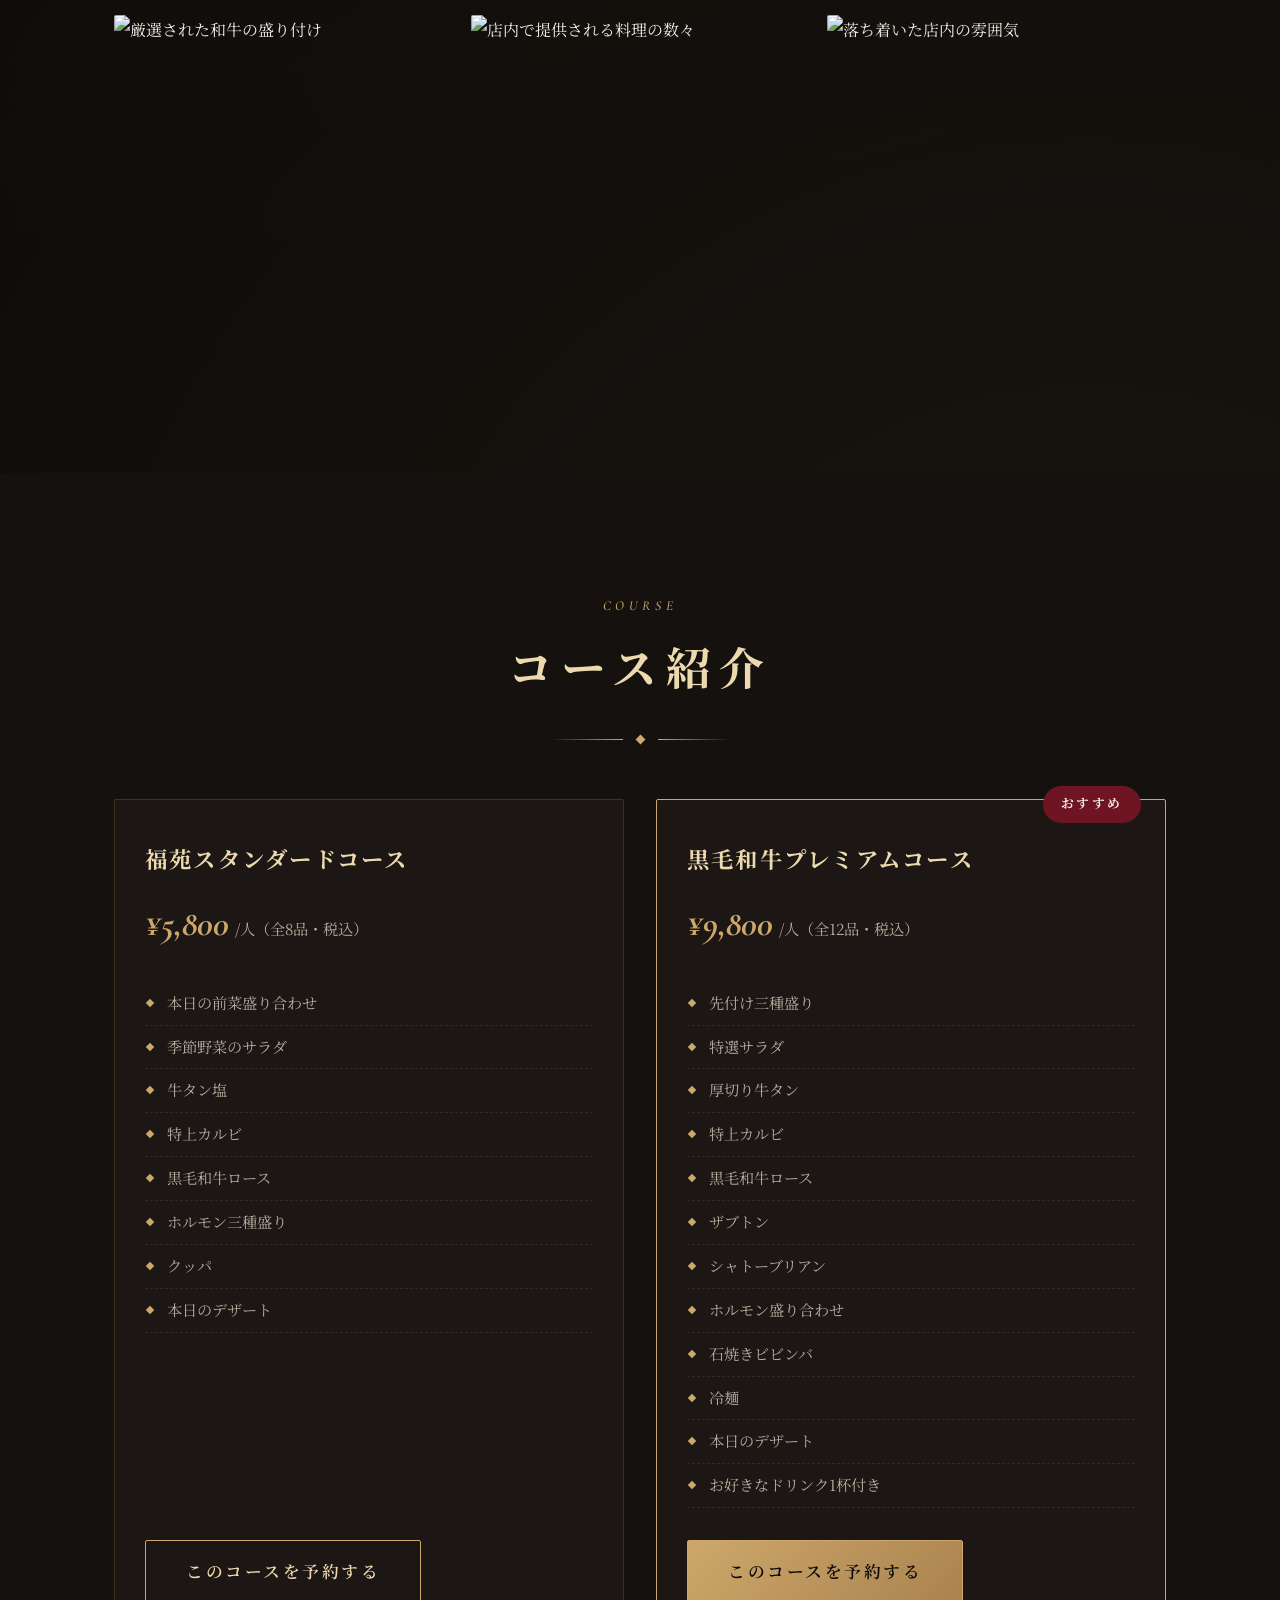
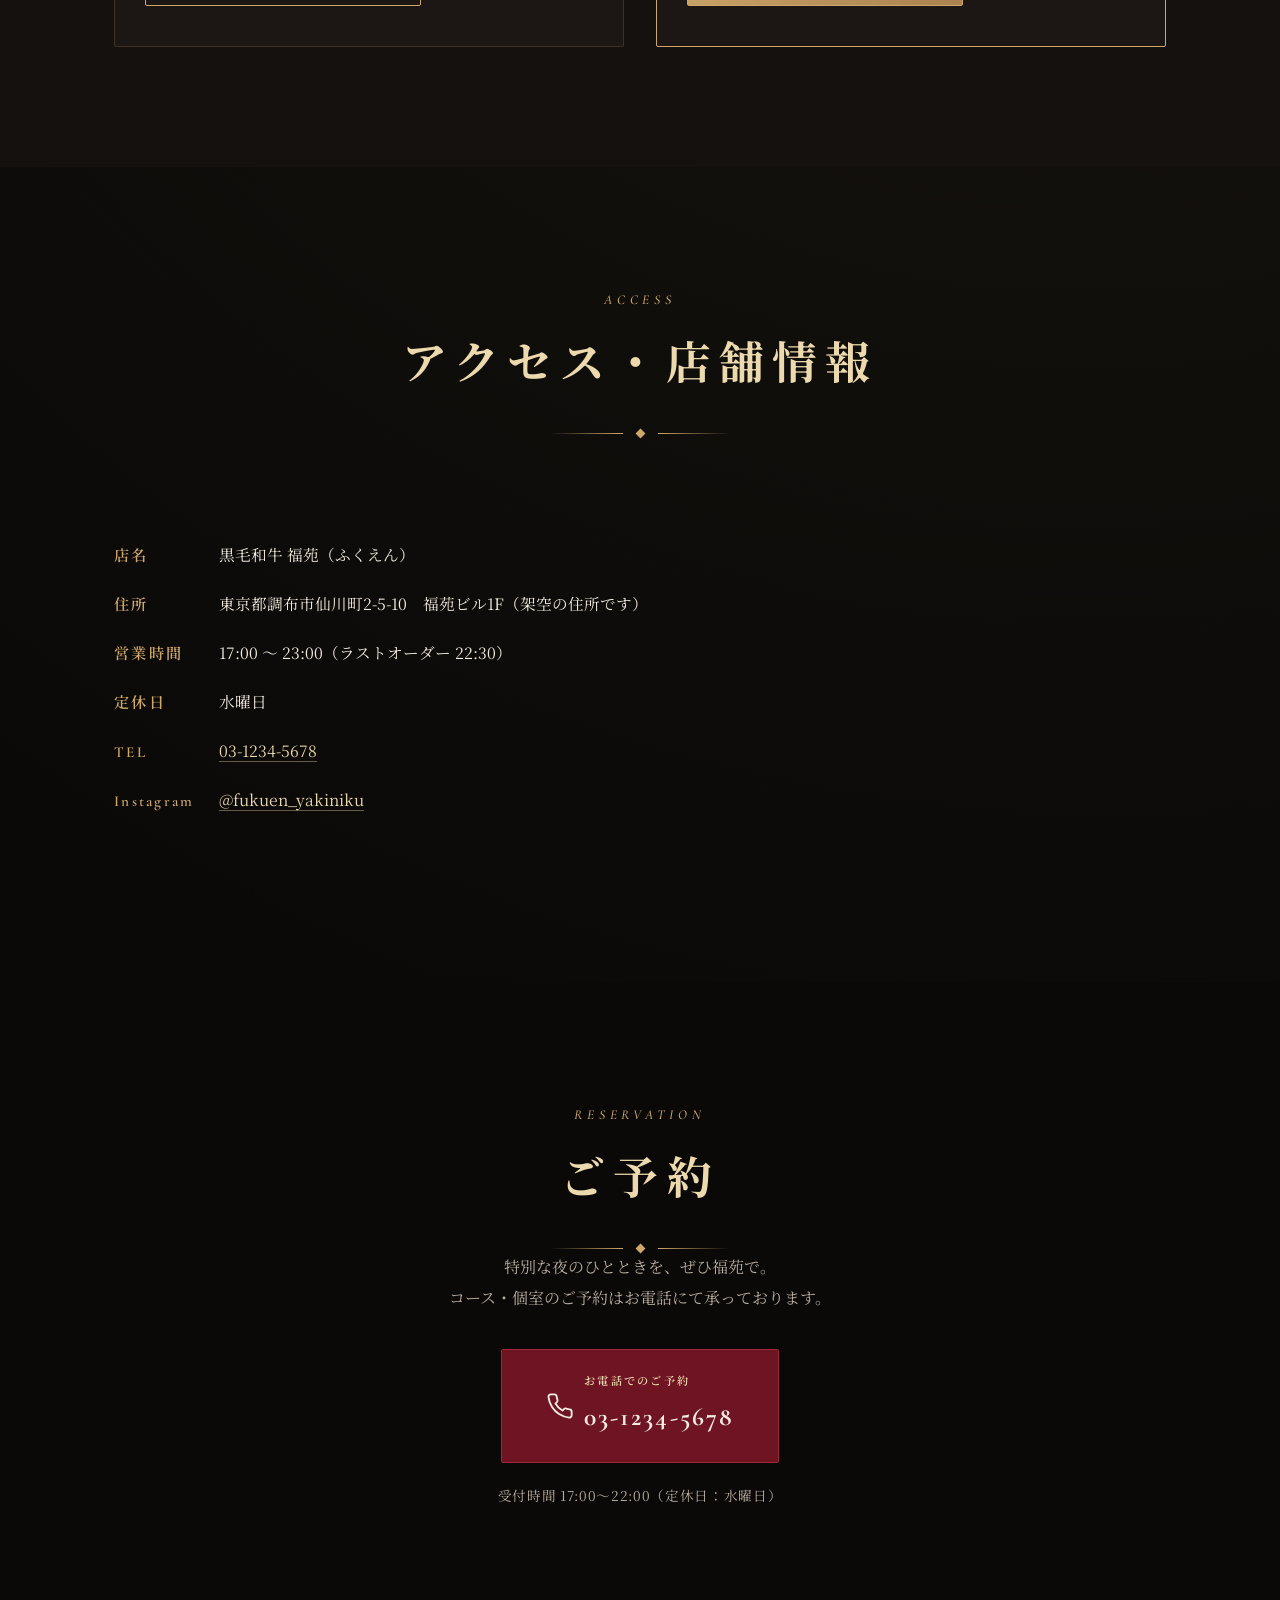
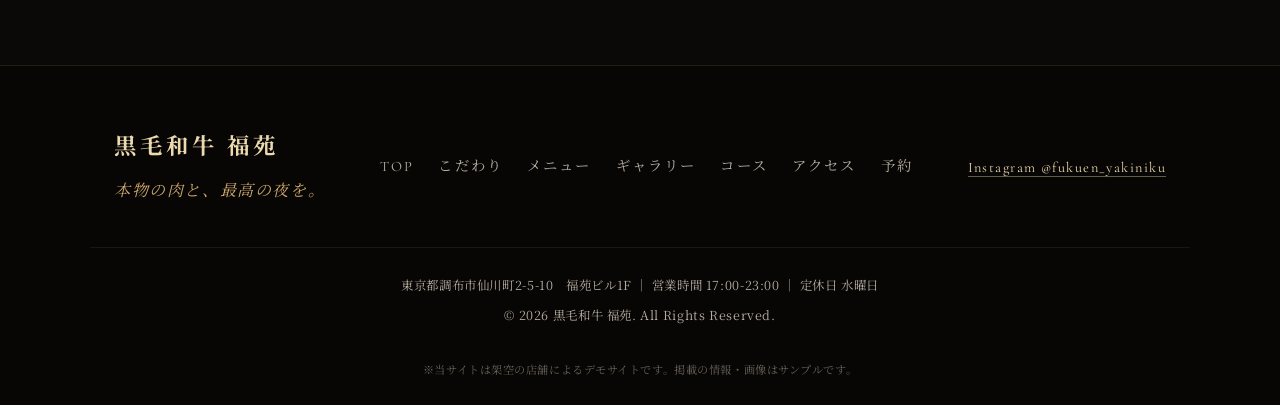
==== commit c80f09a6: "Move harami from horumon to wagyu menu as a red meat add-on Harami is a red meat (skirt steak), not " ====
--- a/index.html
+++ b/index.html
@@ -203,7 +203,7 @@
     display:flex;align-items:center;justify-content:center;text-align:center;
     background:
       linear-gradient(180deg,rgba(10,9,8,0.55) 0%,rgba(10,9,8,0.55) 40%,rgba(10,9,8,0.95) 100%),
-      url('https://images.unsplash.com/photo-1432139509613-5c4255815697?auto=format&fit=crop&w=1920&q=80') center/cover no-repeat;
+      url('https://images.unsplash.com/photo-1709433420574-7e8b97952eed?auto=format&fit=crop&w=1920&q=80') center/cover no-repeat;
   }
   .hero__content{padding:0 24px;}
   .hero__label{
@@ -372,7 +372,7 @@
     text-align:center;
     background:
       linear-gradient(180deg,rgba(10,9,8,0.85),rgba(10,9,8,0.92)),
-      url('https://images.unsplash.com/photo-1544025162-d76694265947?auto=format&fit=crop&w=1600&q=80') center/cover no-repeat;
+      url('https://images.unsplash.com/photo-1773903390615-06e8fb34247e?auto=format&fit=crop&w=1600&q=80') center/cover no-repeat;
   }
   .reservation__inner p{color:var(--c-text-muted);max-width:480px;margin:0 auto 36px;}
   .reservation .btn--phone{margin-bottom:20px;}
@@ -498,7 +498,7 @@
     <div class="commitment__grid">
       <article class="commitment__card fade-in">
         <div class="commitment__image">
-          <img src="https://images.unsplash.com/photo-1546833999-b9f581a1996d?auto=format&fit=crop&w=900&q=80" alt="厳選された黒毛和牛の肉質" loading="lazy">
+          <img src="https://images.unsplash.com/photo-1764994880917-b46601e402ab?auto=format&fit=crop&w=900&q=80" alt="厳選された黒毛和牛の肉質" loading="lazy">
         </div>
         <span class="commitment__num">01 — Quality</span>
         <h3>肉質</h3>
@@ -506,7 +506,7 @@
       </article>
       <article class="commitment__card fade-in delay-1">
         <div class="commitment__image">
-          <img src="https://images.unsplash.com/photo-1544025162-d76694265947?auto=format&fit=crop&w=900&q=80" alt="熟練の焼き技術" loading="lazy">
+          <img src="https://images.unsplash.com/photo-1773903390615-06e8fb34247e?auto=format&fit=crop&w=900&q=80" alt="熟練の焼き技術" loading="lazy">
         </div>
         <span class="commitment__num">02 — Grilling</span>
         <h3>焼き方</h3>
@@ -514,7 +514,7 @@
       </article>
       <article class="commitment__card fade-in delay-2">
         <div class="commitment__image">
-          <img src="https://images.unsplash.com/photo-1414235077428-338989a2e8c0?auto=format&fit=crop&w=900&q=80" alt="上質な空間" loading="lazy">
+          <img src="https://images.unsplash.com/photo-1743592889729-d8a92388412e?auto=format&fit=crop&w=900&q=80" alt="上質な空間" loading="lazy">
         </div>
         <span class="commitment__num">03 — Space</span>
         <h3>空間</h3>
@@ -549,11 +549,12 @@
         <li><span class="menu__name">ザブトン</span><span class="menu__dots"></span><span class="menu__price">¥3,200</span></li>
         <li><span class="menu__name">牛タン塩</span><span class="menu__dots"></span><span class="menu__price">¥1,600</span></li>
         <li><span class="menu__name">厚切り牛タン</span><span class="menu__dots"></span><span class="menu__price">¥2,200</span></li>
+        <li class="menu__group-title">和牛・赤身に追加</li>
+        <li><span class="menu__name">ハラミ</span><span class="menu__dots"></span><span class="menu__price">¥1,400</span></li>
       </ul>
 
       <ul class="menu__panel" id="horumon">
         <li><span class="menu__name">ミノ</span><span class="menu__dots"></span><span class="menu__price">¥980</span></li>
-        <li><span class="menu__name">ハラミ</span><span class="menu__dots"></span><span class="menu__price">¥1,400</span></li>
         <li><span class="menu__name">テッチャン</span><span class="menu__dots"></span><span class="menu__price">¥880</span></li>
         <li><span class="menu__name">レバー</span><span class="menu__dots"></span><span class="menu__price">¥780</span></li>
         <li><span class="menu__name">コブクロ</span><span class="menu__dots"></span><span class="menu__price">¥780</span></li>
@@ -603,10 +604,10 @@
         <img src="https://images.unsplash.com/photo-1558030006-450675393462?auto=format&fit=crop&w=800&q=80" alt="厳選された和牛の盛り付け" loading="lazy">
       </div>
       <div class="gallery__item fade-in delay-1">
-        <img src="https://images.unsplash.com/photo-1467003909585-2f8a72700288?auto=format&fit=crop&w=800&q=80" alt="店内で提供される料理の数々" loading="lazy">
+        <img src="https://images.unsplash.com/photo-1772498181580-068f0744ad17?auto=format&fit=crop&w=800&q=80" alt="店内で提供される料理の数々" loading="lazy">
       </div>
       <div class="gallery__item fade-in delay-2">
-        <img src="https://images.unsplash.com/photo-1517248135467-4c7edcad34c4?auto=format&fit=crop&w=800&q=80" alt="落ち着いた店内の雰囲気" loading="lazy">
+        <img src="https://images.unsplash.com/photo-1766582931800-fd79665257fa?auto=format&fit=crop&w=800&q=80" alt="落ち着いた店内の雰囲気" loading="lazy">
       </div>
     </div>
   </div>
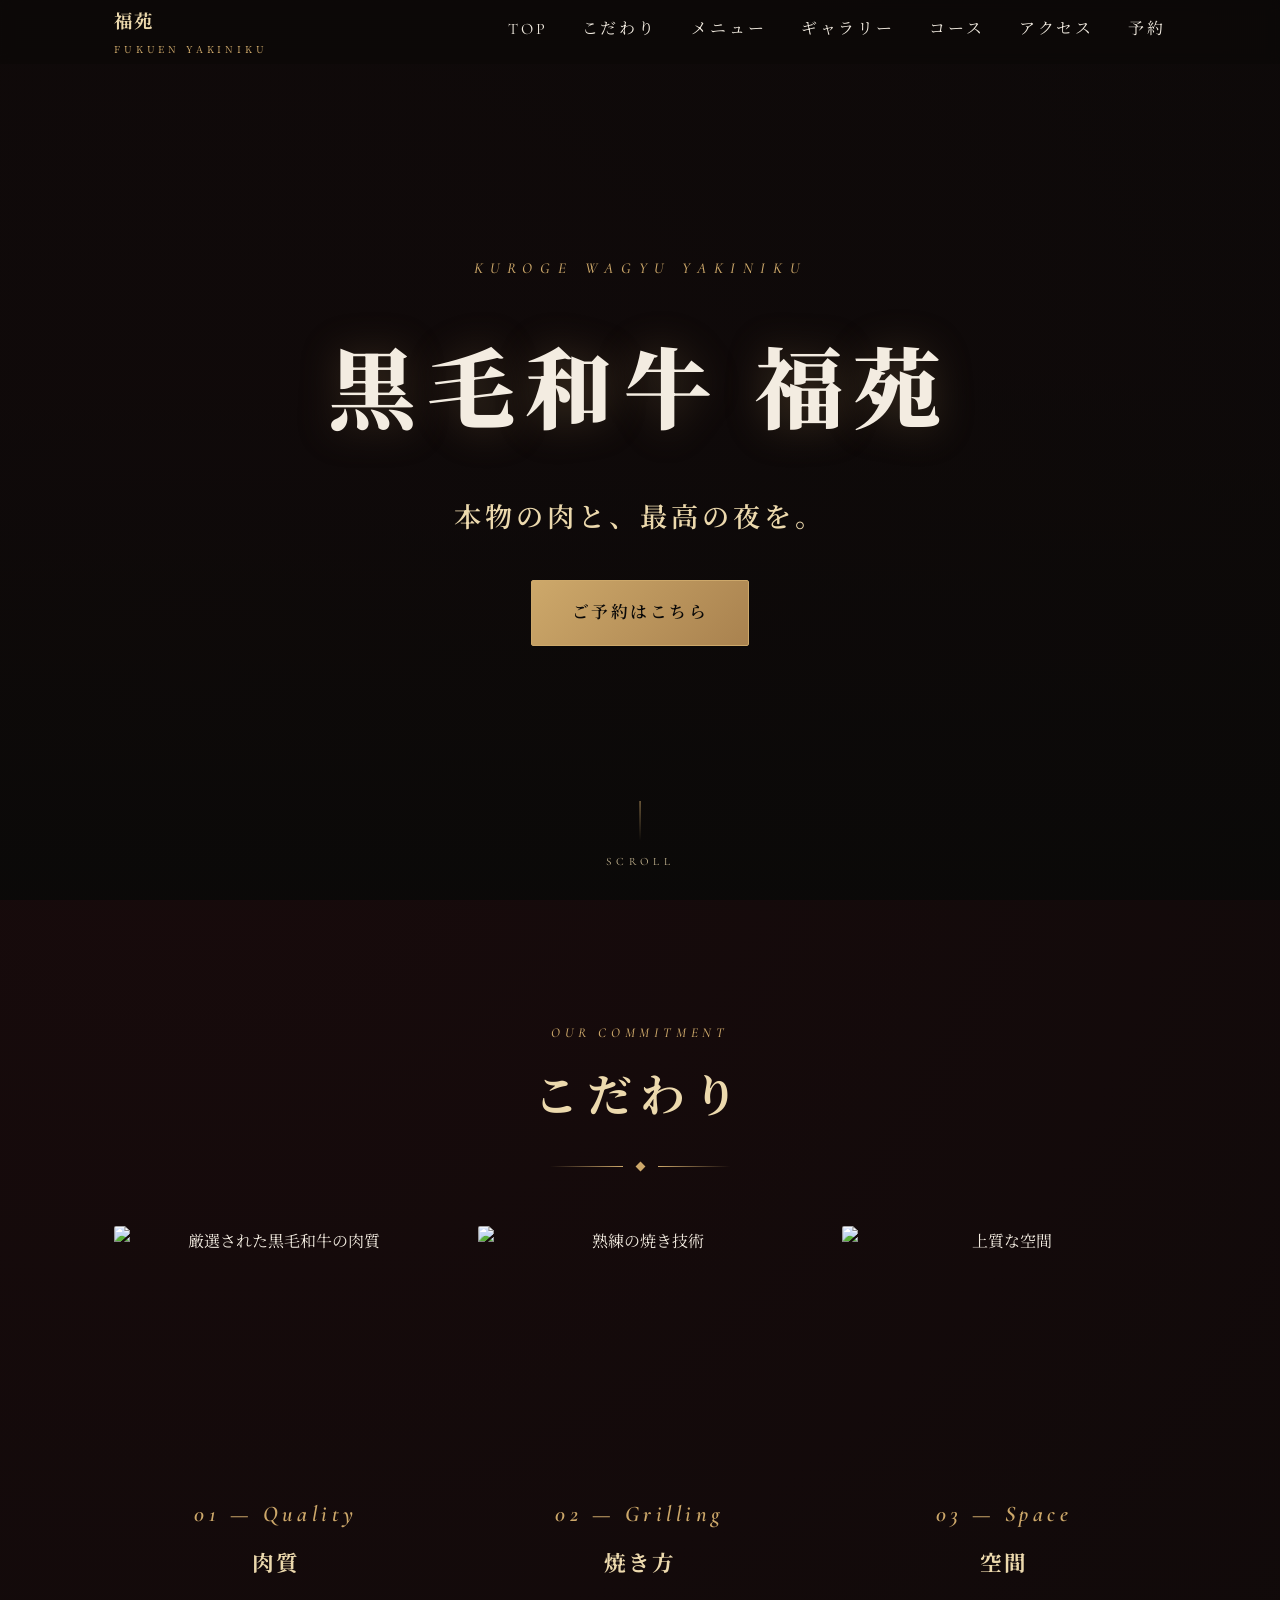
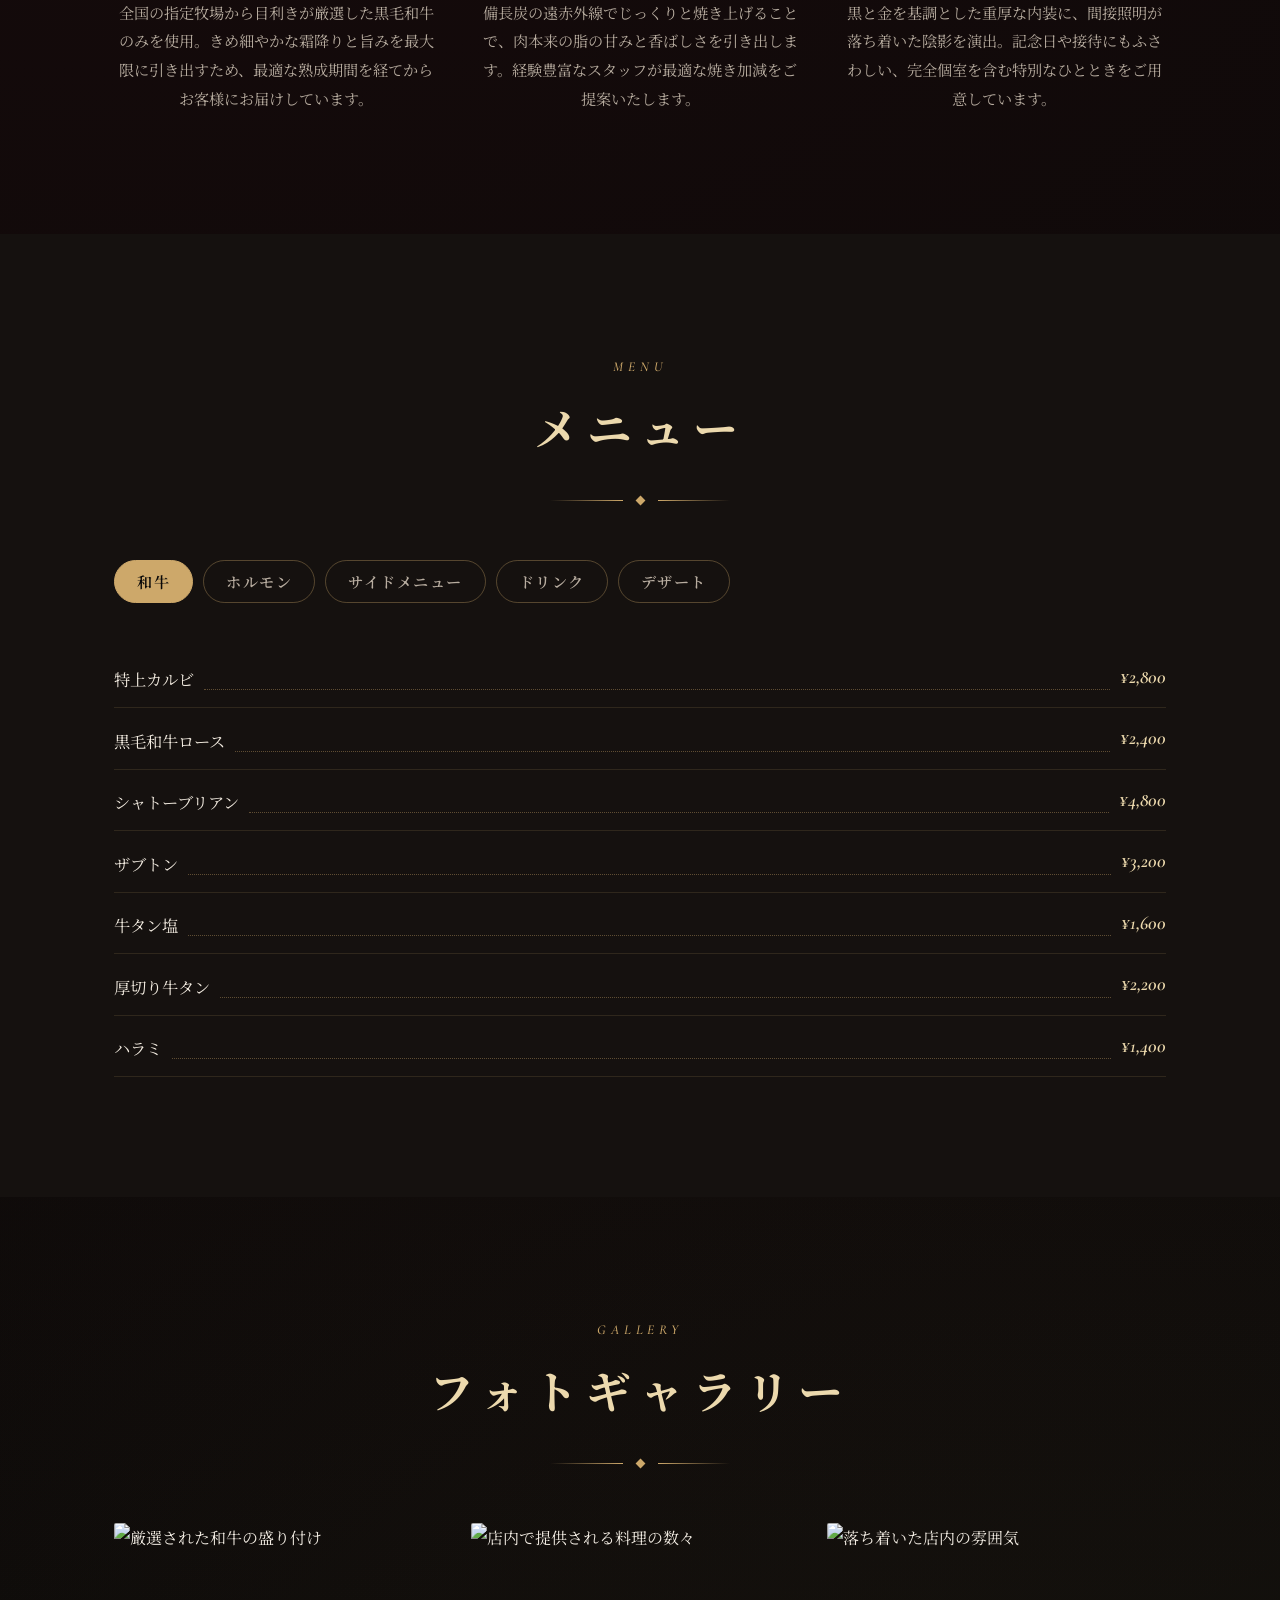
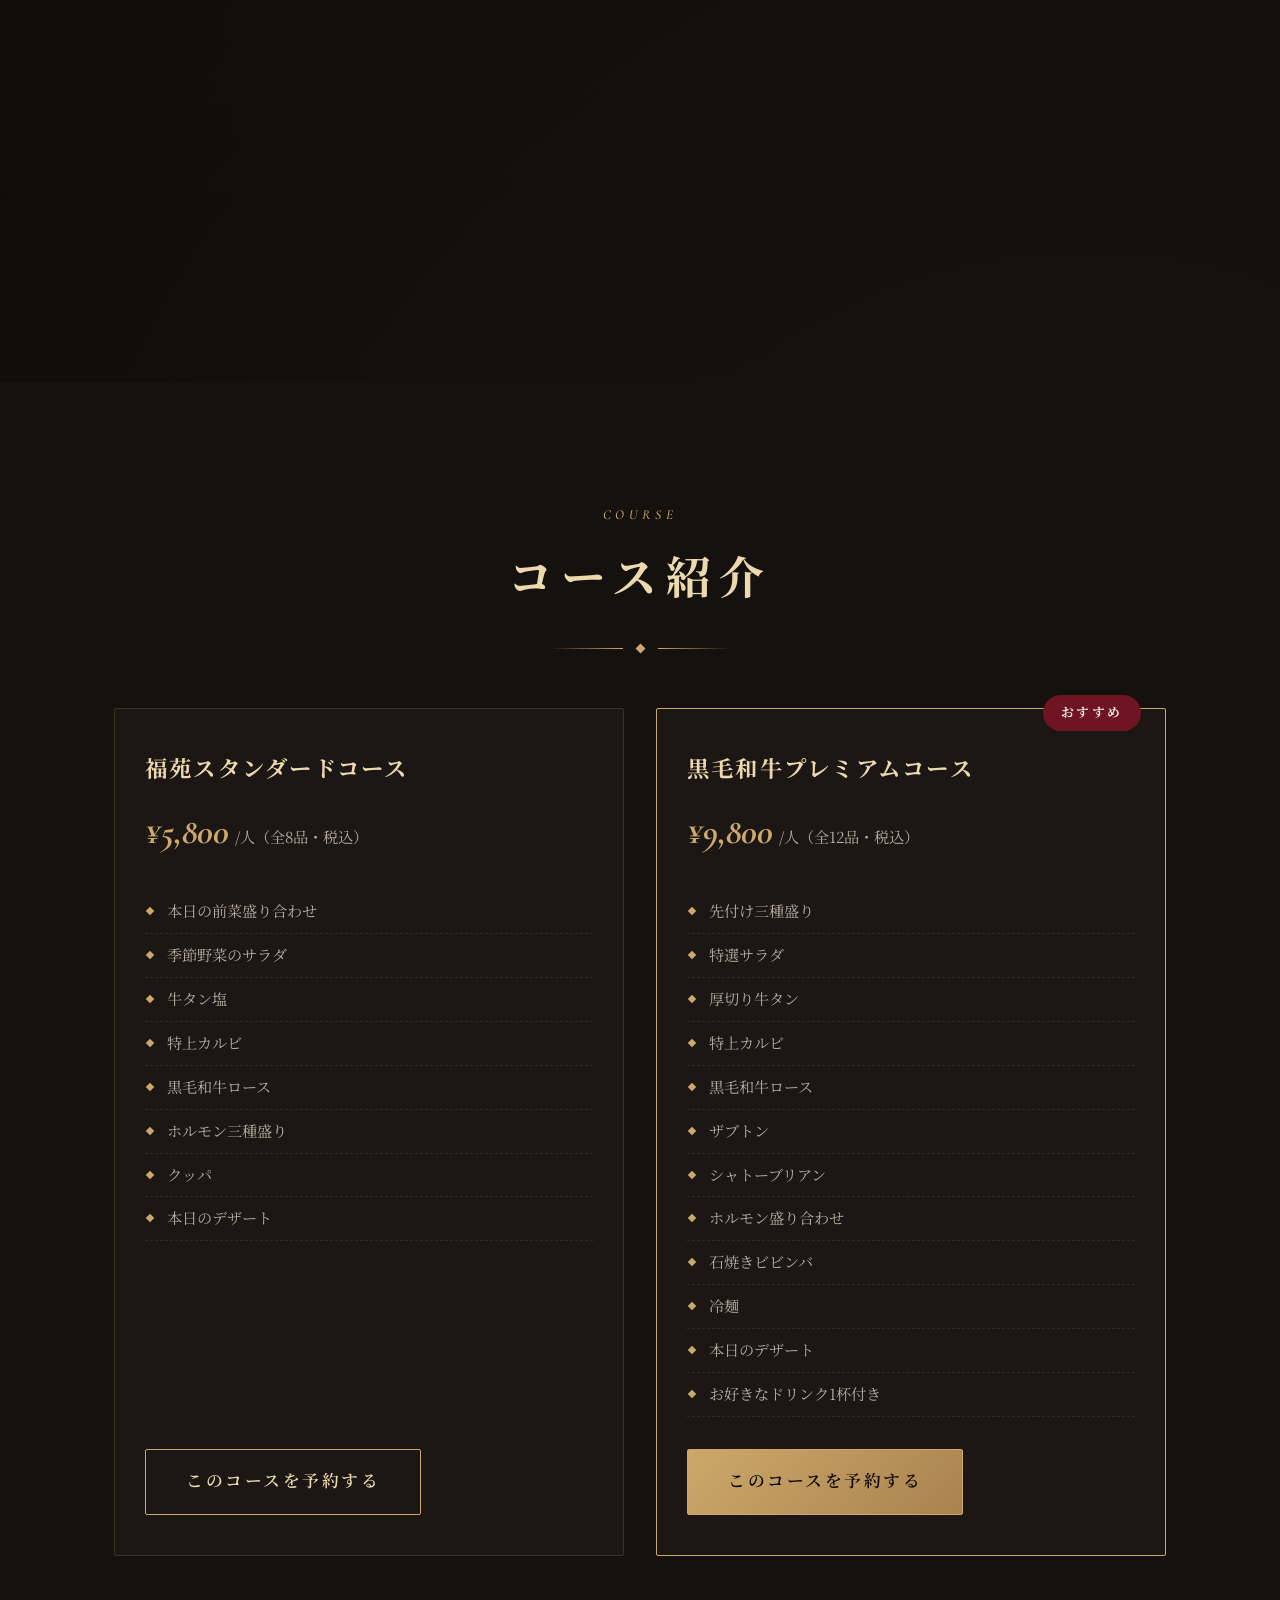
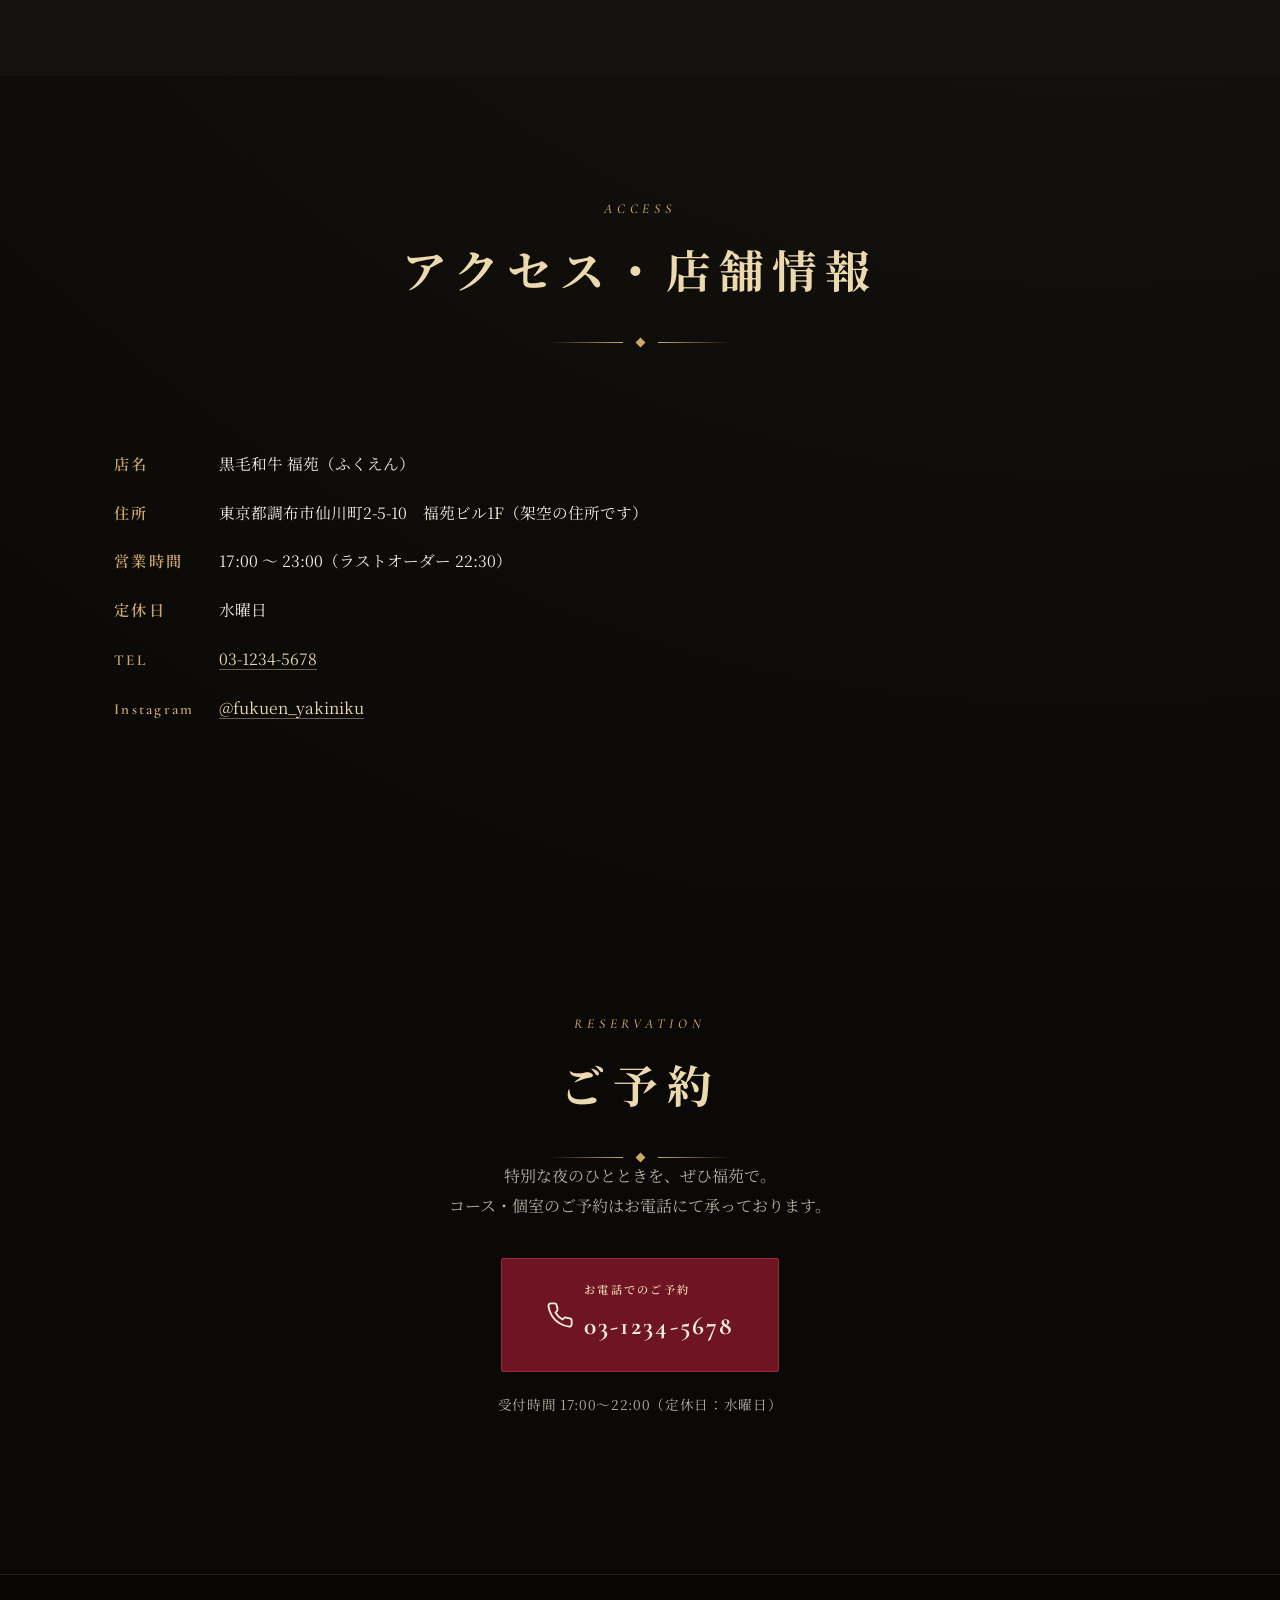
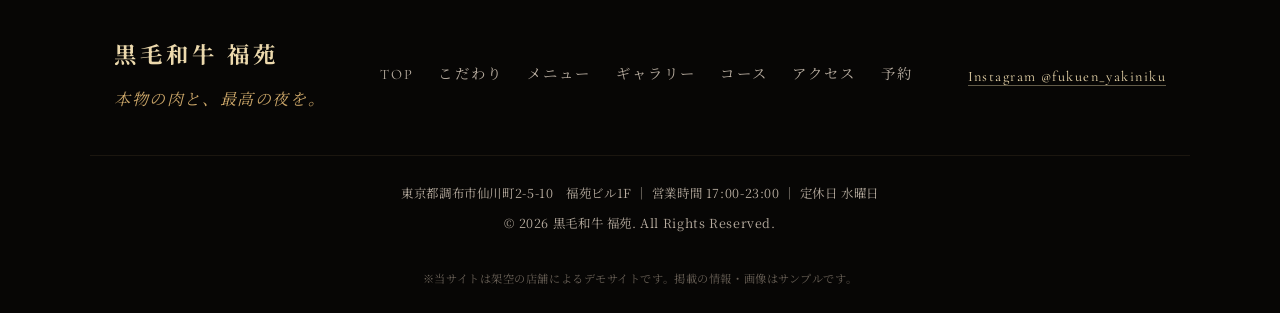
==== commit c715a860: "Remove subsection heading, list harami inline with wagyu items" ====
--- a/index.html
+++ b/index.html
@@ -549,7 +549,6 @@
         <li><span class="menu__name">ザブトン</span><span class="menu__dots"></span><span class="menu__price">¥3,200</span></li>
         <li><span class="menu__name">牛タン塩</span><span class="menu__dots"></span><span class="menu__price">¥1,600</span></li>
         <li><span class="menu__name">厚切り牛タン</span><span class="menu__dots"></span><span class="menu__price">¥2,200</span></li>
-        <li class="menu__group-title">和牛・赤身に追加</li>
         <li><span class="menu__name">ハラミ</span><span class="menu__dots"></span><span class="menu__price">¥1,400</span></li>
       </ul>
 
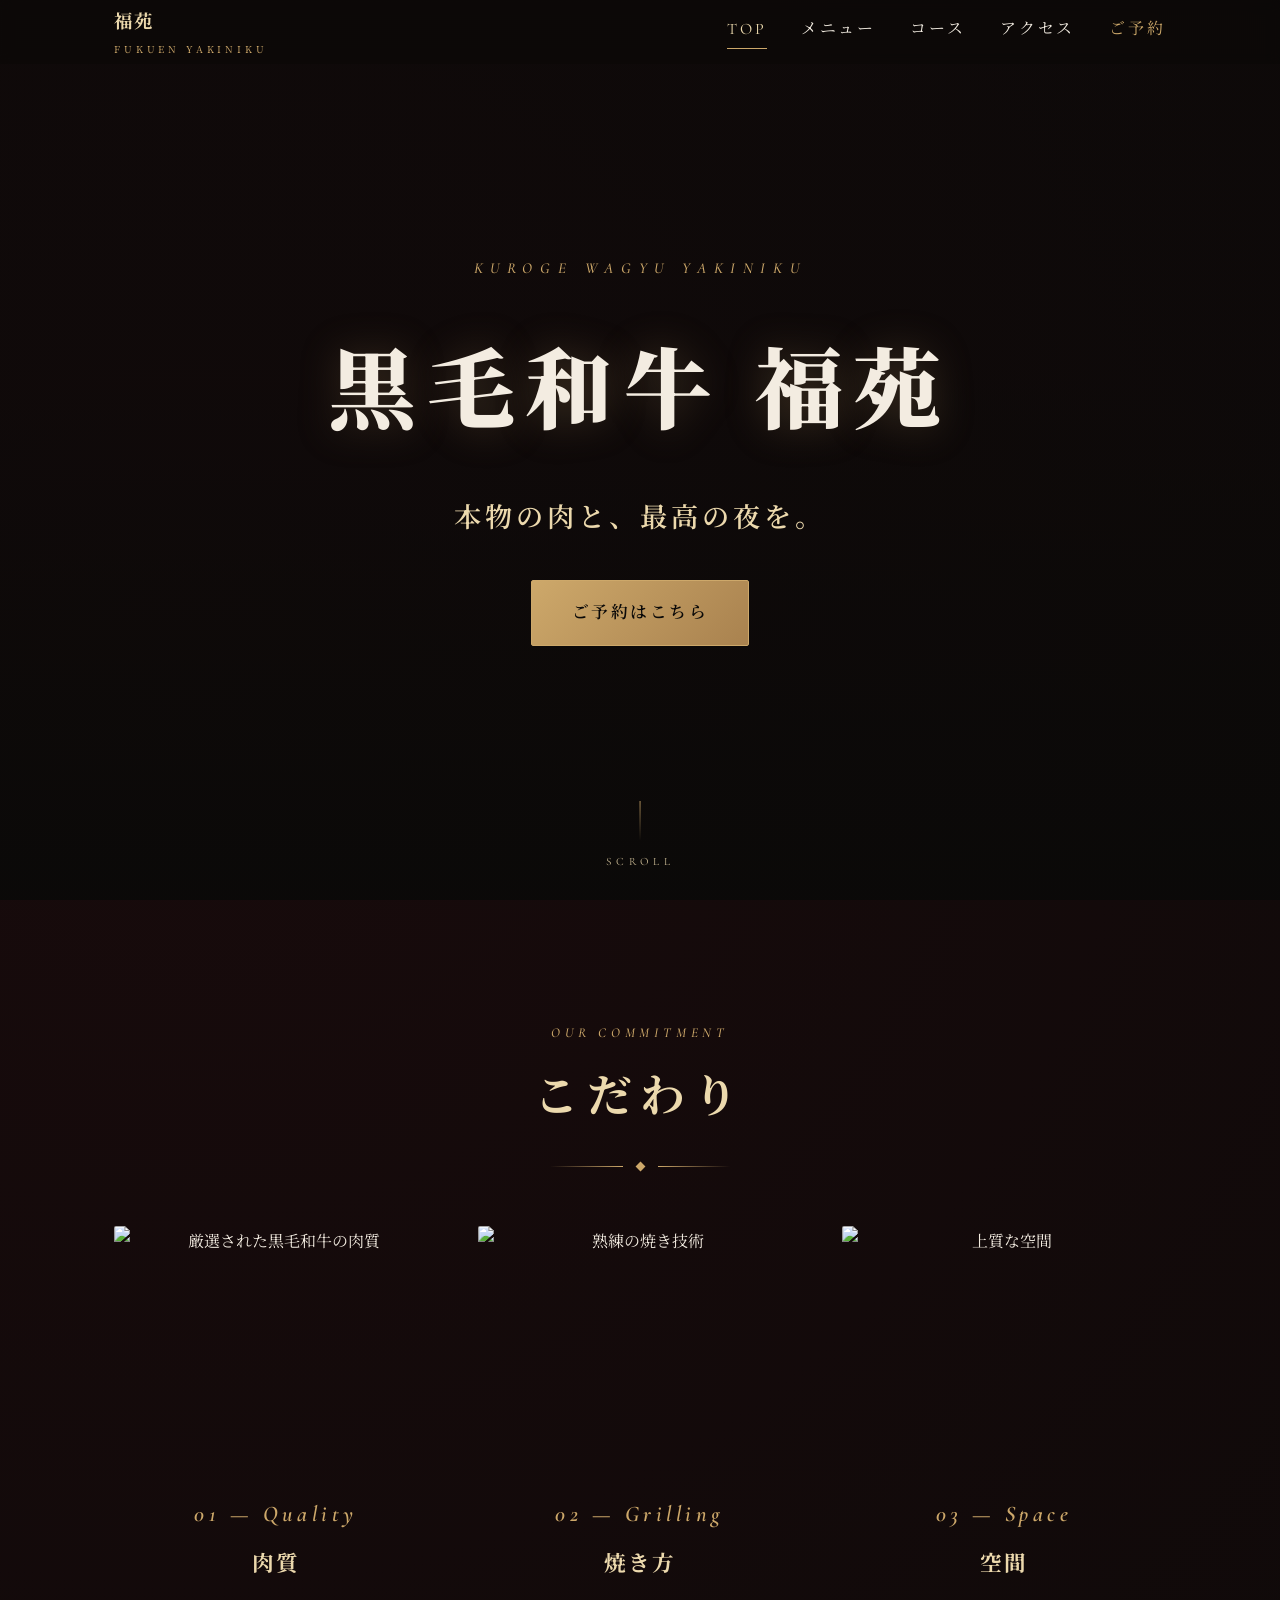
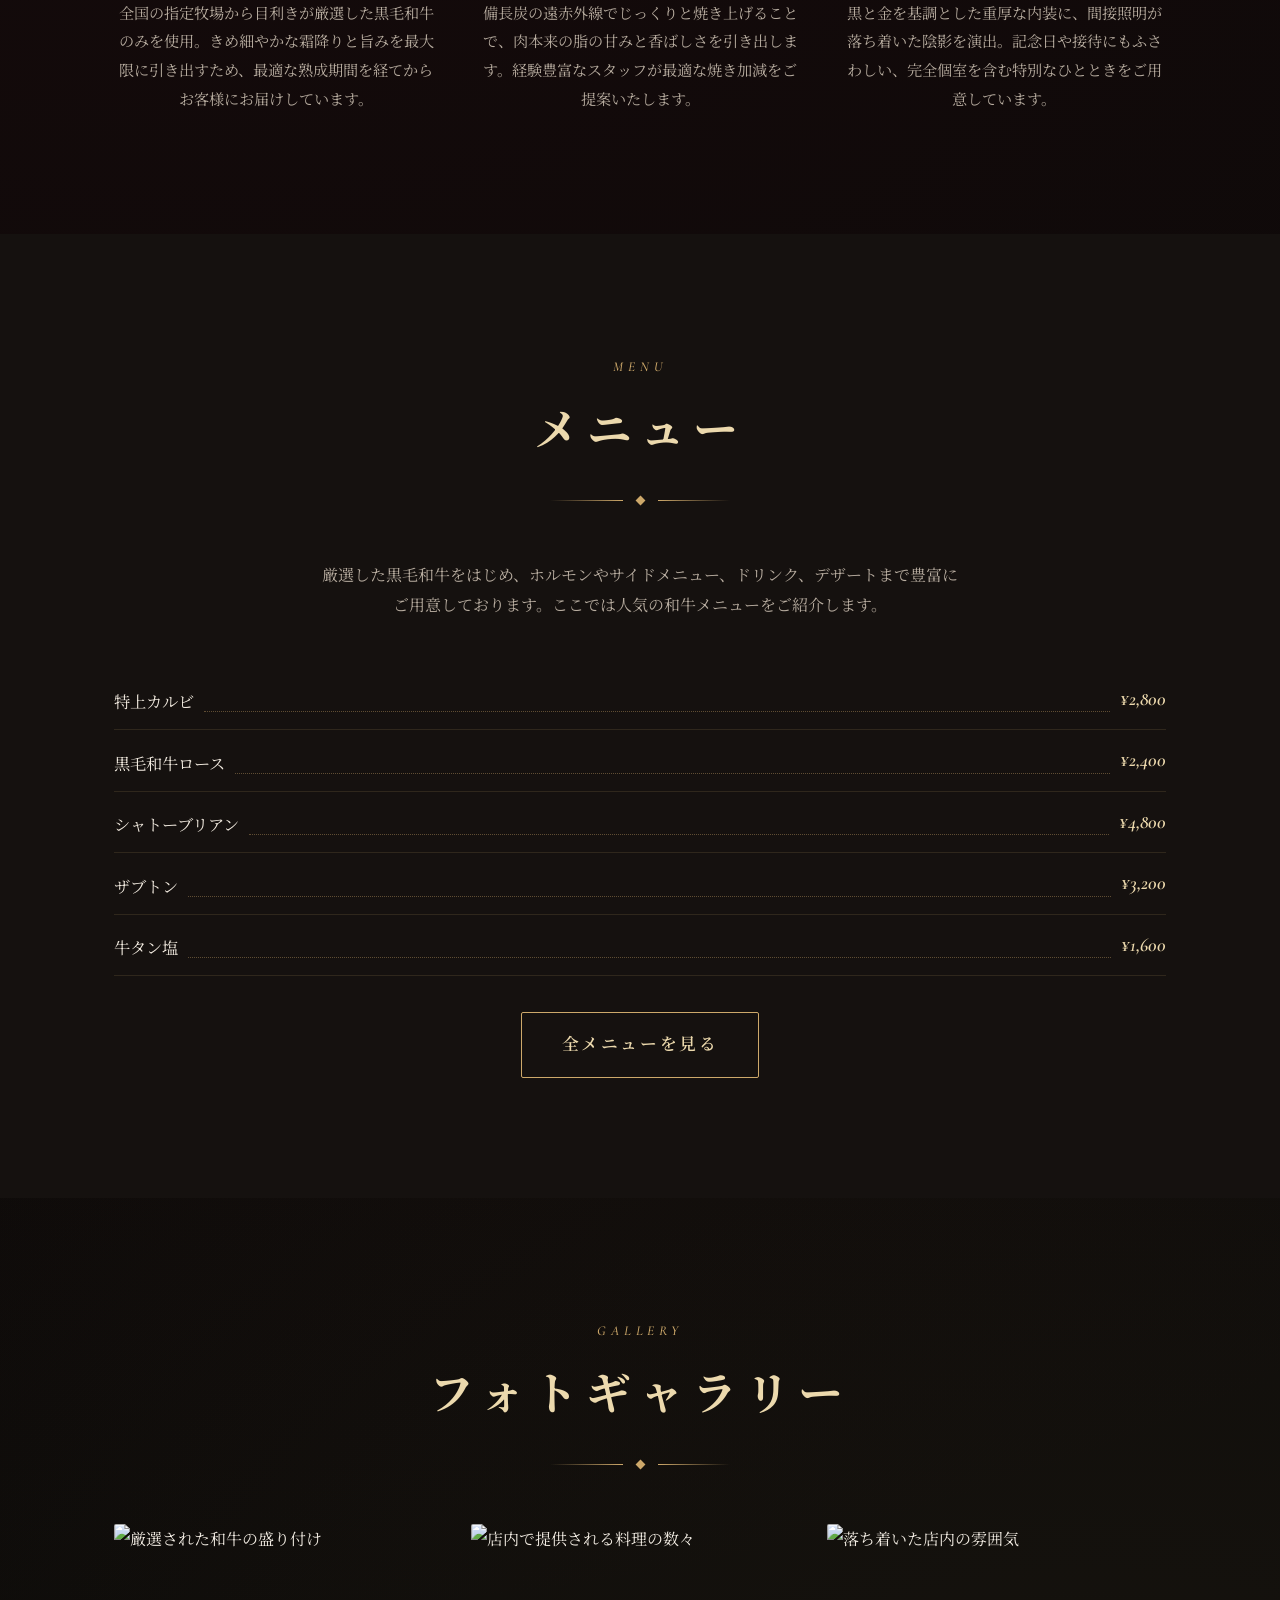
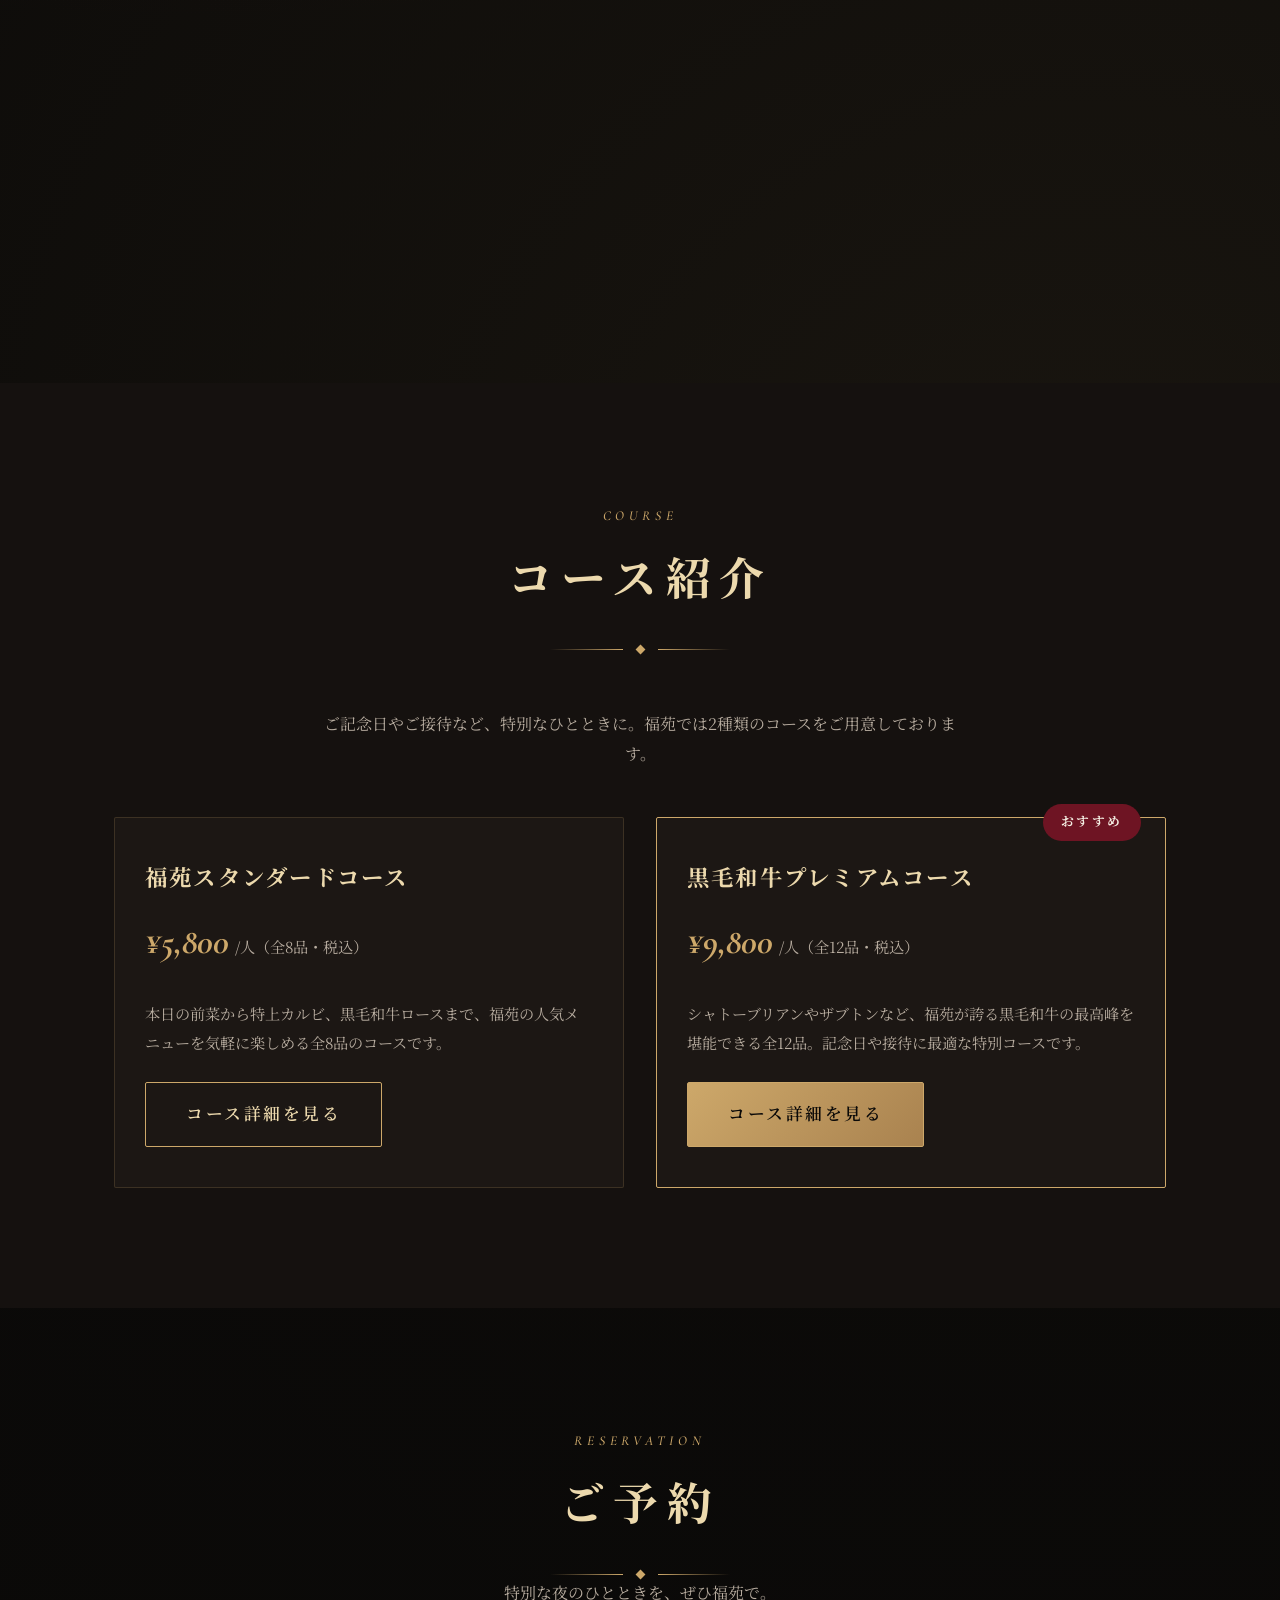
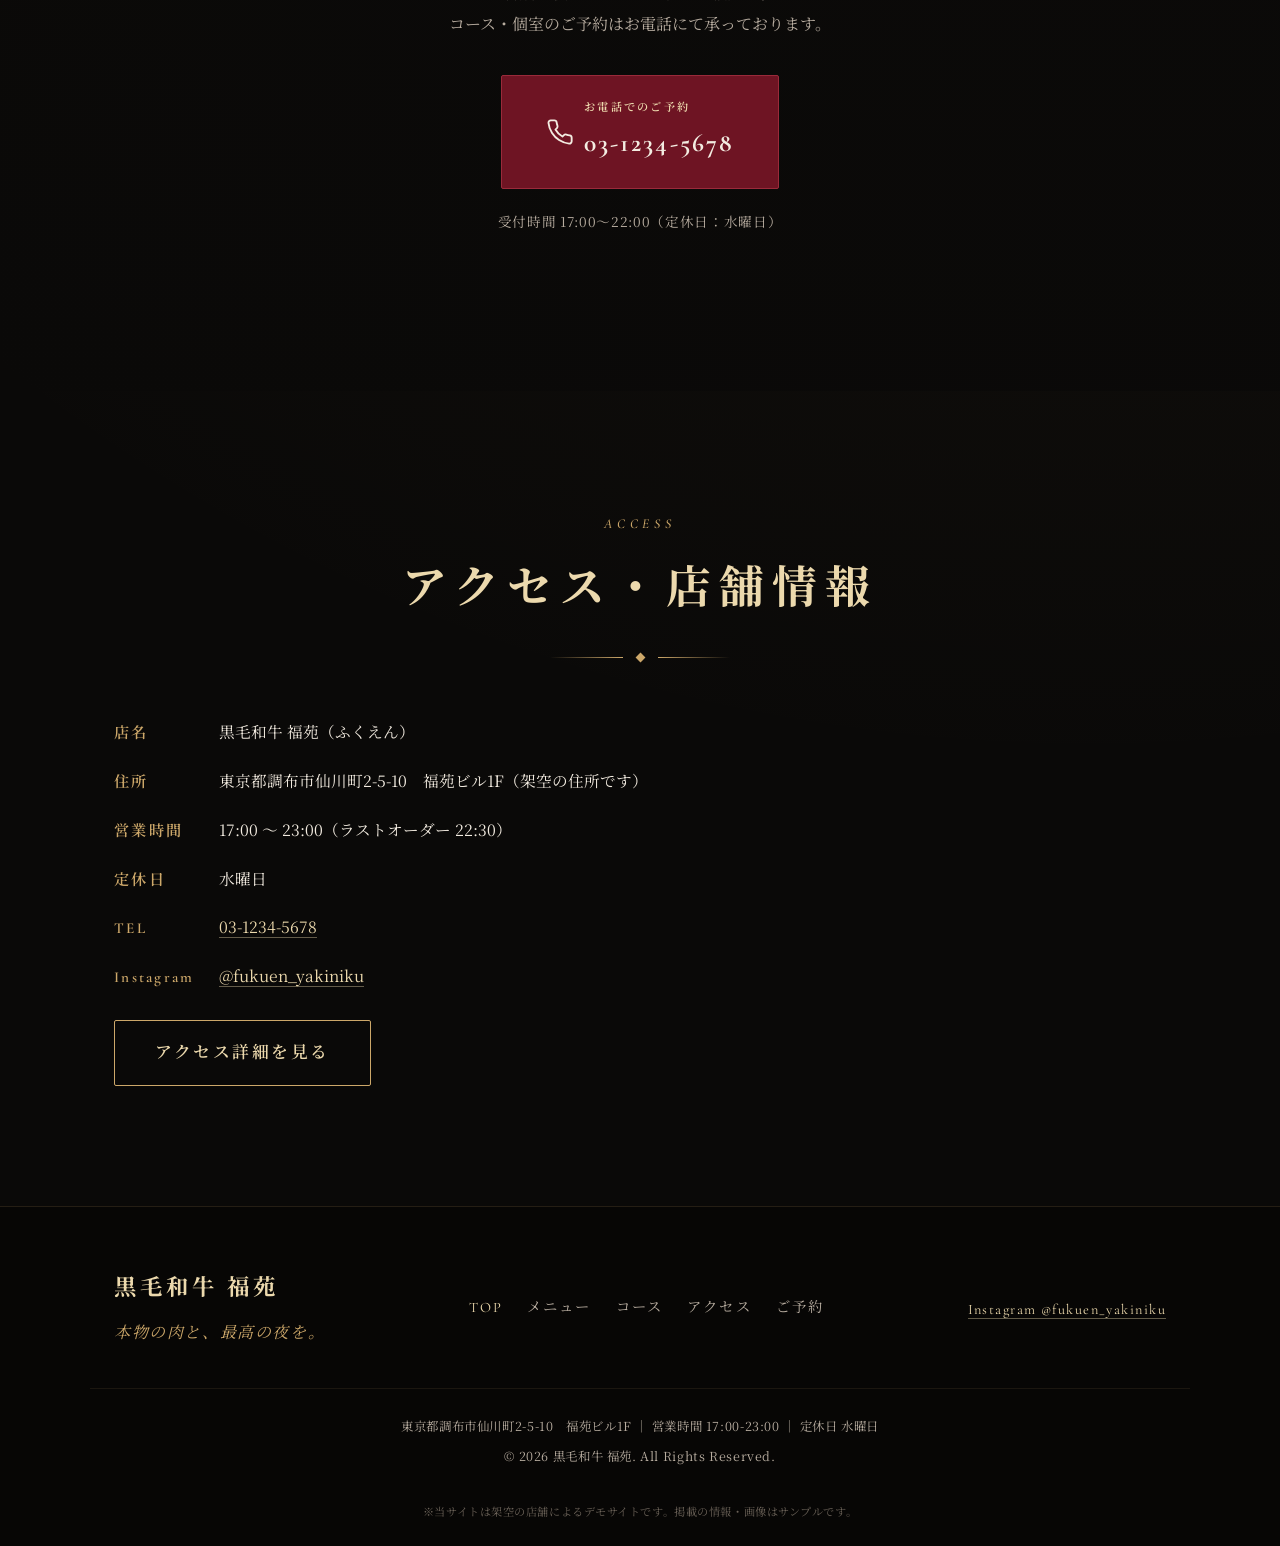
==== commit 932527cf: "複数ページHP化完成 トップ・メニュー・コース・アクセスの4ページ構成に再構築し、 共通CSS/JSをassets/に切り出してヘッダーナビを統一。" ====
--- a/index.html
+++ b/index.html
@@ -12,452 +12,20 @@
 <link rel="preconnect" href="https://fonts.googleapis.com">
 <link rel="preconnect" href="https://fonts.gstatic.com" crossorigin>
 <link href="https://fonts.googleapis.com/css2?family=Cormorant+Garamond:ital,wght@0,400;0,500;0,600;0,700;1,500;1,600&family=Noto+Serif+JP:wght@400;500;600;700;900&display=swap" rel="stylesheet">
-<style>
-  :root{
-    --c-black:#0a0908;
-    --c-black-soft:#15110f;
-    --c-black-card:#1c1714;
-    --c-gold:#cda86a;
-    --c-gold-light:#ecd9ad;
-    --c-red:#6e1423;
-    --c-red-light:#9a2a3a;
-    --c-text:#f3ece1;
-    --c-text-muted:#b8ada0;
-    --font-display:'Cormorant Garamond','Noto Serif JP',serif;
-    --font-body:'Noto Serif JP',serif;
-    --header-h:64px;
-  }
-
-  *{margin:0;padding:0;box-sizing:border-box;}
-  html{scroll-behavior:smooth;scroll-padding-top:var(--header-h);}
-  body{
-    font-family:var(--font-body);
-    background-color:var(--c-black);
-    background-image:
-      radial-gradient(circle at 15% 10%, rgba(110,20,35,0.14), transparent 45%),
-      radial-gradient(circle at 85% 60%, rgba(205,168,106,0.08), transparent 45%);
-    color:var(--c-text);
-    line-height:1.9;
-    overflow-x:hidden;
-    -webkit-font-smoothing:antialiased;
-  }
-  img{max-width:100%;display:block;}
-  a{text-decoration:none;color:inherit;}
-  ul{list-style:none;}
-  .container{max-width:1100px;margin:0 auto;padding:0 24px;}
-  body.no-scroll{overflow:hidden;}
-
-  /* ---------- Common ---------- */
-  .section{padding:90px 0;position:relative;}
-  .section--alt{background-color:var(--c-black-soft);}
-  .section-head{text-align:center;margin-bottom:56px;}
-  .section-label{
-    display:block;
-    font-family:var(--font-display);
-    font-style:italic;
-    font-weight:500;
-    letter-spacing:0.35em;
-    color:var(--c-gold);
-    font-size:0.85rem;
-    margin-bottom:10px;
-    text-transform:uppercase;
-  }
-  .section-title{
-    font-family:var(--font-display);
-    font-weight:700;
-    font-size:clamp(1.9rem,5vw,2.8rem);
-    letter-spacing:0.18em;
-    color:var(--c-gold-light);
-  }
-  .divider{
-    display:flex;align-items:center;justify-content:center;gap:14px;
-    width:100%;max-width:180px;margin:22px auto 0;
-  }
-  .divider::before,.divider::after{content:'';flex:1;height:1px;background:linear-gradient(90deg,transparent,var(--c-gold));}
-  .divider::after{background:linear-gradient(90deg,var(--c-gold),transparent);}
-  .divider span{width:7px;height:7px;background:var(--c-gold);transform:rotate(45deg);flex-shrink:0;}
-
-  /* ---------- Buttons ---------- */
-  .btn{
-    display:inline-flex;align-items:center;justify-content:center;gap:10px;
-    padding:16px 40px;
-    font-family:var(--font-display);
-    font-weight:600;
-    font-size:1.05rem;
-    letter-spacing:0.15em;
-    border-radius:2px;
-    border:1px solid var(--c-gold);
-    transition:all 0.35s ease;
-    cursor:pointer;
-  }
-  .btn--gold{background:linear-gradient(135deg,var(--c-gold),#a9824f);color:var(--c-black);}
-  .btn--gold:hover{background:transparent;color:var(--c-gold-light);}
-  .btn--outline{background:transparent;color:var(--c-gold-light);}
-  .btn--outline:hover{background:var(--c-gold);color:var(--c-black);}
-  .btn--phone{
-    background:var(--c-red);
-    border-color:var(--c-red-light);
-    color:var(--c-text);
-    padding:20px 44px;
-    flex-direction:row;
-    text-align:left;
-  }
-  .btn--phone:hover{background:var(--c-red-light);}
-  .btn--phone svg{flex-shrink:0;}
-  .btn--phone .btn__text{display:flex;flex-direction:column;gap:2px;}
-  .btn--phone small{font-family:var(--font-body);font-size:0.7rem;letter-spacing:0.2em;color:var(--c-gold-light);}
-  .btn--phone strong{font-size:1.6rem;letter-spacing:0.08em;}
-
-  /* ---------- Fade in ---------- */
-  .fade-in{opacity:0;transform:translateY(36px);transition:opacity 0.9s ease,transform 0.9s ease;}
-  .fade-in.is-visible{opacity:1;transform:translateY(0);}
-  .fade-in.delay-1{transition-delay:0.12s;}
-  .fade-in.delay-2{transition-delay:0.24s;}
-  .fade-in.delay-3{transition-delay:0.36s;}
-
-  /* ---------- Header / Nav ---------- */
-  .header{
-    position:fixed;top:0;left:0;width:100%;z-index:1000;
-    height:var(--header-h);
-    display:flex;align-items:center;
-    background:rgba(10,9,8,0.35);
-    backdrop-filter:blur(6px);
-    -webkit-backdrop-filter:blur(6px);
-    border-bottom:1px solid rgba(205,168,106,0);
-    transition:background 0.4s ease,border-color 0.4s ease;
-  }
-  .header.is-scrolled{
-    background:rgba(10,9,8,0.92);
-    border-bottom-color:rgba(205,168,106,0.25);
-  }
-  .header__inner{
-    width:100%;max-width:1100px;margin:0 auto;padding:0 24px;
-    display:flex;align-items:center;justify-content:space-between;
-  }
-  .header__logo{
-    font-family:var(--font-display);
-    font-weight:700;
-    letter-spacing:0.12em;
-    font-size:1.15rem;
-    color:var(--c-gold-light);
-  }
-  .header__logo small{
-    display:block;
-    font-family:var(--font-body);
-    font-size:0.6rem;
-    letter-spacing:0.4em;
-    color:var(--c-gold);
-    font-weight:400;
-  }
-
-  .nav__menu{
-    position:fixed;top:0;right:-100%;
-    width:78%;max-width:340px;height:100%;
-    background:linear-gradient(160deg,#1c1714,#0a0908);
-    border-left:1px solid rgba(205,168,106,0.25);
-    display:flex;flex-direction:column;align-items:flex-start;justify-content:center;
-    gap:28px;padding:40px;
-    transition:right 0.5s ease;
-    z-index:1001;
-  }
-  .nav__menu.is-active{right:0;}
-  .nav__menu a{
-    font-family:var(--font-display);
-    font-size:1.4rem;
-    letter-spacing:0.2em;
-    color:var(--c-text);
-    position:relative;
-    padding-bottom:4px;
-  }
-  .nav__menu a::after{
-    content:'';position:absolute;left:0;bottom:0;width:0;height:1px;
-    background:var(--c-gold);transition:width 0.35s ease;
-  }
-  .nav__menu a:hover::after,.nav__menu a:focus::after{width:100%;}
-
-  .nav__toggle{
-    width:32px;height:24px;position:relative;cursor:pointer;z-index:1002;
-    background:none;border:none;padding:0;
-  }
-  .nav__toggle span{
-    position:absolute;left:0;width:100%;height:2px;background:var(--c-gold-light);
-    transition:all 0.35s ease;
-  }
-  .nav__toggle span:nth-child(1){top:0;}
-  .nav__toggle span:nth-child(2){top:11px;}
-  .nav__toggle span:nth-child(3){top:22px;}
-  .nav__toggle.is-active span:nth-child(1){top:11px;transform:rotate(45deg);}
-  .nav__toggle.is-active span:nth-child(2){opacity:0;}
-  .nav__toggle.is-active span:nth-child(3){top:11px;transform:rotate(-45deg);}
-
-  .nav__overlay{
-    position:fixed;inset:0;background:rgba(0,0,0,0.6);
-    opacity:0;visibility:hidden;transition:opacity 0.4s ease;z-index:999;
-  }
-  .nav__overlay.is-active{opacity:1;visibility:visible;}
-
-  /* ---------- Hero ---------- */
-  .hero{
-    position:relative;
-    min-height:100svh;
-    display:flex;align-items:center;justify-content:center;text-align:center;
-    background:
-      linear-gradient(180deg,rgba(10,9,8,0.55) 0%,rgba(10,9,8,0.55) 40%,rgba(10,9,8,0.95) 100%),
-      url('https://images.unsplash.com/photo-1709433420574-7e8b97952eed?auto=format&fit=crop&w=1920&q=80') center/cover no-repeat;
-  }
-  .hero__content{padding:0 24px;}
-  .hero__label{
-    font-family:var(--font-display);font-style:italic;font-weight:500;
-    letter-spacing:0.5em;color:var(--c-gold);
-    font-size:clamp(0.7rem,2vw,0.95rem);
-    margin-bottom:18px;text-transform:uppercase;
-  }
-  .hero__title{
-    font-family:var(--font-body);
-    font-weight:900;
-    font-size:clamp(2.6rem,12vw,5.5rem);
-    letter-spacing:0.12em;
-    color:var(--c-text);
-    text-shadow:0 0 40px rgba(205,168,106,0.25);
-    margin-bottom:22px;
-  }
-  .hero__catch{
-    font-family:var(--font-body);
-    font-weight:600;
-    font-size:clamp(1.1rem,4vw,1.7rem);
-    letter-spacing:0.15em;
-    color:var(--c-gold-light);
-    margin-bottom:38px;
-  }
-  .hero__scroll{
-    position:absolute;bottom:28px;left:50%;transform:translateX(-50%);
-    display:flex;flex-direction:column;align-items:center;gap:10px;
-    font-family:var(--font-display);font-size:0.7rem;letter-spacing:0.4em;
-    color:var(--c-gold-light);opacity:0.85;
-  }
-  .hero__scroll span{
-    width:1px;height:40px;
-    background:linear-gradient(180deg,var(--c-gold),transparent);
-    animation:scrollDown 1.8s ease-in-out infinite;
-  }
-  @keyframes scrollDown{
-    0%{transform:scaleY(0);transform-origin:top;}
-    50%{transform:scaleY(1);transform-origin:top;}
-    51%{transform-origin:bottom;}
-    100%{transform:scaleY(0);transform-origin:bottom;}
-  }
-
-  /* ---------- Commitment ---------- */
-  .commitment__grid{display:grid;grid-template-columns:1fr;gap:48px;}
-  .commitment__card{text-align:center;}
-  .commitment__image{
-    position:relative;overflow:hidden;border-radius:2px;margin-bottom:24px;
-    aspect-ratio:4/3;
-  }
-  .commitment__image img{width:100%;height:100%;object-fit:cover;transition:transform 0.8s ease;}
-  .commitment__card:hover .commitment__image img{transform:scale(1.08);}
-  .commitment__num{
-    display:block;font-family:var(--font-display);font-weight:600;font-style:italic;
-    color:var(--c-gold);font-size:1.4rem;letter-spacing:0.2em;margin-bottom:8px;
-  }
-  .commitment__card h3{
-    font-family:var(--font-display);font-weight:700;
-    font-size:1.35rem;letter-spacing:0.1em;color:var(--c-gold-light);margin-bottom:14px;
-  }
-  .commitment__card p{color:var(--c-text-muted);font-size:0.95rem;}
-
-  /* ---------- Menu ---------- */
-  .menu__tabs{
-    display:flex;gap:10px;overflow-x:auto;
-    padding-bottom:8px;margin-bottom:36px;
-    scrollbar-width:none;
-  }
-  .menu__tabs::-webkit-scrollbar{display:none;}
-  .menu__tab{
-    flex-shrink:0;white-space:nowrap;
-    font-family:var(--font-display);font-weight:600;letter-spacing:0.1em;
-    font-size:0.95rem;padding:10px 22px;
-    background:transparent;color:var(--c-text-muted);
-    border:1px solid rgba(205,168,106,0.35);border-radius:999px;
-    cursor:pointer;transition:all 0.3s ease;
-  }
-  .menu__tab.is-active,.menu__tab:hover{
-    background:var(--c-gold);color:var(--c-black);border-color:var(--c-gold);
-  }
-  .menu__panel{display:none;}
-  .menu__panel.is-active{display:block;animation:fadePanel 0.5s ease;}
-  @keyframes fadePanel{from{opacity:0;transform:translateY(8px);}to{opacity:1;transform:translateY(0);}}
-  .menu__group-title{
-    font-family:var(--font-display);font-style:italic;font-weight:600;
-    color:var(--c-gold);letter-spacing:0.15em;font-size:1rem;
-    margin:26px 0 10px;
-  }
-  .menu__group-title:first-child{margin-top:0;}
-  .menu__panel li{
-    display:flex;align-items:flex-end;gap:0.6em;
-    padding:12px 0;border-bottom:1px solid rgba(205,168,106,0.14);
-  }
-  .menu__name{font-size:1.02rem;color:var(--c-text);}
-  .menu__dots{flex:1;border-bottom:1px dotted rgba(205,168,106,0.4);margin-bottom:5px;}
-  .menu__price{
-    font-family:var(--font-display);font-style:italic;font-weight:600;
-    font-size:1.2rem;color:var(--c-gold-light);white-space:nowrap;
-  }
-
-  /* ---------- Gallery ---------- */
-  .gallery__grid{
-    display:grid;grid-template-columns:repeat(3,1fr);gap:10px;
-  }
-  .gallery__item{overflow:hidden;border-radius:2px;aspect-ratio:1/1;}
-  .gallery__item img{width:100%;height:100%;object-fit:cover;transition:transform 0.7s ease,filter 0.7s ease;filter:grayscale(15%);}
-  .gallery__item:hover img{transform:scale(1.12);filter:grayscale(0%);}
-
-  /* ---------- Course ---------- */
-  .course__grid{display:grid;grid-template-columns:1fr;gap:32px;}
-  .course__card{
-    position:relative;
-    background:var(--c-black-card);
-    border:1px solid rgba(205,168,106,0.18);
-    padding:40px 30px;border-radius:2px;
-    display:flex;flex-direction:column;
-  }
-  .course__card--premium{border-color:var(--c-gold);}
-  .course__badge{
-    position:absolute;top:-14px;right:24px;
-    background:var(--c-red);color:var(--c-text);
-    font-family:var(--font-display);font-weight:700;letter-spacing:0.2em;
-    font-size:0.8rem;padding:6px 18px;border-radius:999px;
-  }
-  .course__card h3{
-    font-family:var(--font-display);font-weight:700;font-size:1.4rem;
-    letter-spacing:0.1em;color:var(--c-gold-light);margin-bottom:8px;
-  }
-  .course__price{
-    font-family:var(--font-display);font-weight:700;font-style:italic;
-    font-size:2.2rem;color:var(--c-gold);margin-bottom:24px;
-  }
-  .course__price span{
-    font-family:var(--font-body);font-style:normal;font-weight:400;
-    font-size:0.95rem;color:var(--c-text-muted);margin-left:6px;
-  }
-  .course__list{margin-bottom:32px;flex:1;}
-  .course__list li{
-    position:relative;padding:7px 0 7px 22px;
-    color:var(--c-text-muted);font-size:0.95rem;
-    border-bottom:1px dashed rgba(205,168,106,0.12);
-  }
-  .course__list li::before{
-    content:'';position:absolute;left:2px;top:18px;
-    width:6px;height:6px;background:var(--c-gold);transform:rotate(45deg);
-  }
-  .course__card .btn{align-self:flex-start;}
-
-  /* ---------- Access ---------- */
-  .access__grid{display:grid;grid-template-columns:1fr;gap:40px;}
-  .access__info dl{display:grid;grid-template-columns:auto 1fr;gap:18px 24px;}
-  .access__info dt{
-    font-family:var(--font-display);font-weight:600;letter-spacing:0.15em;
-    color:var(--c-gold);white-space:nowrap;font-size:0.95rem;padding-top:2px;
-  }
-  .access__info dd{color:var(--c-text);font-size:0.98rem;}
-  .access__info dd a{color:var(--c-gold-light);border-bottom:1px solid rgba(236,217,173,0.4);}
-  .access__map{width:100%;}
-  .access__map iframe{
-    width:100%;height:320px;border:0;border-radius:2px;
-    filter:grayscale(40%) invert(92%) contrast(90%);
-  }
-
-  /* ---------- Reservation ---------- */
-  .reservation{
-    text-align:center;
-    background:
-      linear-gradient(180deg,rgba(10,9,8,0.85),rgba(10,9,8,0.92)),
-      url('https://images.unsplash.com/photo-1773903390615-06e8fb34247e?auto=format&fit=crop&w=1600&q=80') center/cover no-repeat;
-  }
-  .reservation__inner p{color:var(--c-text-muted);max-width:480px;margin:0 auto 36px;}
-  .reservation .btn--phone{margin-bottom:20px;}
-  .reservation__note{
-    font-size:0.85rem;letter-spacing:0.05em;color:var(--c-text-muted);
-    max-width:none !important;
-  }
-
-  /* ---------- Footer ---------- */
-  .footer{background:#070605;padding:60px 0 0;border-top:1px solid rgba(205,168,106,0.15);}
-  .footer__inner{
-    display:flex;flex-direction:column;gap:36px;align-items:flex-start;
-    padding-bottom:40px;border-bottom:1px solid rgba(205,168,106,0.1);
-  }
-  .footer__logo{
-    font-family:var(--font-display);font-weight:700;font-size:1.4rem;
-    letter-spacing:0.18em;color:var(--c-gold-light);margin-bottom:8px;
-  }
-  .footer__catch{font-family:var(--font-display);font-style:italic;color:var(--c-gold);letter-spacing:0.1em;}
-  .footer__nav{display:flex;flex-wrap:wrap;gap:14px 24px;}
-  .footer__nav a{
-    font-family:var(--font-display);font-size:0.9rem;letter-spacing:0.15em;
-    color:var(--c-text-muted);transition:color 0.3s ease;
-  }
-  .footer__nav a:hover{color:var(--c-gold-light);}
-  .footer__sns a{
-    font-family:var(--font-display);font-size:0.9rem;letter-spacing:0.1em;
-    color:var(--c-gold-light);border-bottom:1px solid rgba(236,217,173,0.4);
-  }
-  .footer__bottom{
-    padding:26px 24px;text-align:center;
-    font-size:0.78rem;color:var(--c-text-muted);letter-spacing:0.05em;
-  }
-  .footer__bottom p{margin-bottom:6px;}
-  .footer__disclaimer{
-    text-align:center;font-size:0.7rem;color:#6b6258;
-    padding:0 24px 24px;letter-spacing:0.05em;
-  }
-
-  /* ---------- Responsive ---------- */
-  @media (min-width:768px){
-    .nav__desktop{display:flex;gap:34px;}
-    .nav__desktop a{
-      font-family:var(--font-display);font-size:1rem;letter-spacing:0.18em;
-      position:relative;padding-bottom:4px;
-    }
-    .nav__desktop a::after{
-      content:'';position:absolute;left:0;bottom:0;width:0;height:1px;
-      background:var(--c-gold);transition:width 0.35s ease;
-    }
-    .nav__desktop a:hover::after{width:100%;}
-    .nav__toggle,.nav__menu,.nav__overlay{display:none;}
-
-    .commitment__grid{grid-template-columns:repeat(3,1fr);gap:40px;}
-    .course__grid{grid-template-columns:repeat(2,1fr);}
-    .access__grid{grid-template-columns:1.1fr 1fr;align-items:center;}
-    .access__map iframe{height:100%;min-height:360px;}
-    .footer__inner{flex-direction:row;justify-content:space-between;align-items:center;}
-    .footer__nav{justify-content:flex-end;}
-  }
-
-  @media (min-width:1024px){
-    .section{padding:120px 0;}
-    .gallery__grid{gap:18px;}
-  }
-
-  @media (max-width:767px){
-    .nav__desktop{display:none;}
-  }
-</style>
+<link rel="stylesheet" href="assets/css/style.css">
 </head>
 <body>
 
 <!-- ================= HEADER ================= -->
 <header class="header" id="header">
   <div class="header__inner">
-    <a href="#hero" class="header__logo">福苑<small>FUKUEN YAKINIKU</small></a>
+    <a href="index.html" class="header__logo">福苑<small>FUKUEN YAKINIKU</small></a>
     <nav class="nav__desktop">
-      <a href="#hero">TOP</a>
-      <a href="#commitment">こだわり</a>
-      <a href="#menu">メニュー</a>
-      <a href="#gallery">ギャラリー</a>
-      <a href="#course">コース</a>
-      <a href="#access">アクセス</a>
-      <a href="#reservation">予約</a>
+      <a href="index.html" aria-current="page">TOP</a>
+      <a href="menu.html">メニュー</a>
+      <a href="course.html">コース</a>
+      <a href="access.html">アクセス</a>
+      <a href="#reservation" class="is-cta">ご予約</a>
     </nav>
     <button class="nav__toggle" id="navToggle" aria-label="メニューを開く">
       <span></span><span></span><span></span>
@@ -467,13 +35,11 @@
 
 <div class="nav__overlay" id="navOverlay"></div>
 <nav class="nav__menu" id="navMenu">
-  <a href="#hero">TOP</a>
-  <a href="#commitment">こだわり</a>
-  <a href="#menu">メニュー</a>
-  <a href="#gallery">ギャラリー</a>
-  <a href="#course">コース</a>
-  <a href="#access">アクセス</a>
-  <a href="#reservation">予約</a>
+  <a href="index.html" aria-current="page">TOP</a>
+  <a href="menu.html">メニュー</a>
+  <a href="course.html">コース</a>
+  <a href="access.html">アクセス</a>
+  <a href="#reservation" class="is-cta">ご予約</a>
 </nav>
 
 <!-- ================= HERO ================= -->
@@ -524,7 +90,7 @@
   </div>
 </section>
 
-<!-- ================= MENU ================= -->
+<!-- ================= MENU (PICK UP) ================= -->
 <section id="menu" class="menu section section--alt">
   <div class="container">
     <div class="section-head fade-in">
@@ -532,60 +98,18 @@
       <h2 class="section-title">メニュー</h2>
       <div class="divider"><span></span></div>
     </div>
-
-    <div class="menu__tabs fade-in" role="tablist">
-      <button class="menu__tab is-active" data-tab="wagyu" role="tab" aria-selected="true">和牛</button>
-      <button class="menu__tab" data-tab="horumon" role="tab" aria-selected="false">ホルモン</button>
-      <button class="menu__tab" data-tab="side" role="tab" aria-selected="false">サイドメニュー</button>
-      <button class="menu__tab" data-tab="drink" role="tab" aria-selected="false">ドリンク</button>
-      <button class="menu__tab" data-tab="dessert" role="tab" aria-selected="false">デザート</button>
-    </div>
-
-    <div class="menu__panels fade-in delay-1">
-      <ul class="menu__panel is-active" id="wagyu">
-        <li><span class="menu__name">特上カルビ</span><span class="menu__dots"></span><span class="menu__price">¥2,800</span></li>
-        <li><span class="menu__name">黒毛和牛ロース</span><span class="menu__dots"></span><span class="menu__price">¥2,400</span></li>
-        <li><span class="menu__name">シャトーブリアン</span><span class="menu__dots"></span><span class="menu__price">¥4,800</span></li>
-        <li><span class="menu__name">ザブトン</span><span class="menu__dots"></span><span class="menu__price">¥3,200</span></li>
-        <li><span class="menu__name">牛タン塩</span><span class="menu__dots"></span><span class="menu__price">¥1,600</span></li>
-        <li><span class="menu__name">厚切り牛タン</span><span class="menu__dots"></span><span class="menu__price">¥2,200</span></li>
-        <li><span class="menu__name">ハラミ</span><span class="menu__dots"></span><span class="menu__price">¥1,400</span></li>
-      </ul>
-
-      <ul class="menu__panel" id="horumon">
-        <li><span class="menu__name">ミノ</span><span class="menu__dots"></span><span class="menu__price">¥980</span></li>
-        <li><span class="menu__name">テッチャン</span><span class="menu__dots"></span><span class="menu__price">¥880</span></li>
-        <li><span class="menu__name">レバー</span><span class="menu__dots"></span><span class="menu__price">¥780</span></li>
-        <li><span class="menu__name">コブクロ</span><span class="menu__dots"></span><span class="menu__price">¥780</span></li>
-      </ul>
-
-      <ul class="menu__panel" id="side">
-        <li><span class="menu__name">石焼きビビンバ</span><span class="menu__dots"></span><span class="menu__price">¥980</span></li>
-        <li><span class="menu__name">冷麺</span><span class="menu__dots"></span><span class="menu__price">¥880</span></li>
-        <li><span class="menu__name">クッパ</span><span class="menu__dots"></span><span class="menu__price">¥780</span></li>
-        <li><span class="menu__name">キムチ盛り合わせ</span><span class="menu__dots"></span><span class="menu__price">¥680</span></li>
-        <li><span class="menu__name">ナムル盛り合わせ</span><span class="menu__dots"></span><span class="menu__price">¥580</span></li>
-      </ul>
-
-      <ul class="menu__panel" id="drink">
-        <li><span class="menu__name">生ビール</span><span class="menu__dots"></span><span class="menu__price">¥650</span></li>
-        <li><span class="menu__name">マッコリ</span><span class="menu__dots"></span><span class="menu__price">¥580</span></li>
-        <li><span class="menu__name">焼酎（一合）</span><span class="menu__dots"></span><span class="menu__price">¥780</span></li>
-        <li><span class="menu__name">ハイボール</span><span class="menu__dots"></span><span class="menu__price">¥550</span></li>
-        <li><span class="menu__name">ノンアルコール</span><span class="menu__dots"></span><span class="menu__price">¥480</span></li>
-        <li><span class="menu__name">コーラ</span><span class="menu__dots"></span><span class="menu__price">¥380</span></li>
-        <li><span class="menu__name">ジンジャーエール</span><span class="menu__dots"></span><span class="menu__price">¥380</span></li>
-        <li><span class="menu__name">オレンジジュース</span><span class="menu__dots"></span><span class="menu__price">¥380</span></li>
-        <li><span class="menu__name">ウーロン茶</span><span class="menu__dots"></span><span class="menu__price">¥380</span></li>
-      </ul>
-
-      <ul class="menu__panel" id="dessert">
-        <li><span class="menu__name">特製わらび餅</span><span class="menu__dots"></span><span class="menu__price">¥680</span></li>
-        <li><span class="menu__name">黒蜜ジェラート</span><span class="menu__dots"></span><span class="menu__price">¥580</span></li>
-        <li><span class="menu__name">抹茶テリーヌ</span><span class="menu__dots"></span><span class="menu__price">¥780</span></li>
-        <li><span class="menu__name">季節のフルーツパフェ</span><span class="menu__dots"></span><span class="menu__price">¥980</span></li>
-        <li><span class="menu__name">自家製プリン</span><span class="menu__dots"></span><span class="menu__price">¥580</span></li>
-      </ul>
+    <p class="section-lead fade-in">厳選した黒毛和牛をはじめ、ホルモンやサイドメニュー、ドリンク、デザートまで豊富にご用意しております。ここでは人気の和牛メニューをご紹介します。</p>
+
+    <ul class="menu__panel is-active fade-in delay-1">
+      <li><span class="menu__name">特上カルビ</span><span class="menu__dots"></span><span class="menu__price">¥2,800</span></li>
+      <li><span class="menu__name">黒毛和牛ロース</span><span class="menu__dots"></span><span class="menu__price">¥2,400</span></li>
+      <li><span class="menu__name">シャトーブリアン</span><span class="menu__dots"></span><span class="menu__price">¥4,800</span></li>
+      <li><span class="menu__name">ザブトン</span><span class="menu__dots"></span><span class="menu__price">¥3,200</span></li>
+      <li><span class="menu__name">牛タン塩</span><span class="menu__dots"></span><span class="menu__price">¥1,600</span></li>
+    </ul>
+
+    <div class="menu__more fade-in delay-2">
+      <a href="menu.html" class="btn btn--outline">全メニューを見る</a>
     </div>
   </div>
 </section>
@@ -612,7 +136,7 @@
   </div>
 </section>
 
-<!-- ================= COURSE ================= -->
+<!-- ================= COURSE (INTRO) ================= -->
 <section id="course" class="course section section--alt">
   <div class="container">
     <div class="section-head fade-in">
@@ -620,43 +144,44 @@
       <h2 class="section-title">コース紹介</h2>
       <div class="divider"><span></span></div>
     </div>
+    <p class="section-lead fade-in">ご記念日やご接待など、特別なひとときに。福苑では2種類のコースをご用意しております。</p>
     <div class="course__grid">
       <article class="course__card fade-in">
         <h3>福苑スタンダードコース</h3>
         <p class="course__price">¥5,800<span>/人（全8品・税込）</span></p>
-        <ul class="course__list">
-          <li>本日の前菜盛り合わせ</li>
-          <li>季節野菜のサラダ</li>
-          <li>牛タン塩</li>
-          <li>特上カルビ</li>
-          <li>黒毛和牛ロース</li>
-          <li>ホルモン三種盛り</li>
-          <li>クッパ</li>
-          <li>本日のデザート</li>
-        </ul>
-        <a href="#reservation" class="btn btn--outline">このコースを予約する</a>
+        <p class="course__desc">本日の前菜から特上カルビ、黒毛和牛ロースまで、福苑の人気メニューを気軽に楽しめる全8品のコースです。</p>
+        <a href="course.html#standard" class="btn btn--outline">コース詳細を見る</a>
       </article>
       <article class="course__card course__card--premium fade-in delay-1">
         <span class="course__badge">おすすめ</span>
         <h3>黒毛和牛プレミアムコース</h3>
         <p class="course__price">¥9,800<span>/人（全12品・税込）</span></p>
-        <ul class="course__list">
-          <li>先付け三種盛り</li>
-          <li>特選サラダ</li>
-          <li>厚切り牛タン</li>
-          <li>特上カルビ</li>
-          <li>黒毛和牛ロース</li>
-          <li>ザブトン</li>
-          <li>シャトーブリアン</li>
-          <li>ホルモン盛り合わせ</li>
-          <li>石焼きビビンバ</li>
-          <li>冷麺</li>
-          <li>本日のデザート</li>
-          <li>お好きなドリンク1杯付き</li>
-        </ul>
-        <a href="#reservation" class="btn btn--gold">このコースを予約する</a>
-      </article>
-    </div>
+        <p class="course__desc">シャトーブリアンやザブトンなど、福苑が誇る黒毛和牛の最高峰を堪能できる全12品。記念日や接待に最適な特別コースです。</p>
+        <a href="course.html#premium" class="btn btn--gold">コース詳細を見る</a>
+      </article>
+    </div>
+  </div>
+</section>
+
+<!-- ================= RESERVATION ================= -->
+<section id="reservation" class="reservation section">
+  <div class="container reservation__inner">
+    <div class="fade-in">
+      <span class="section-label">Reservation</span>
+      <h2 class="section-title">ご予約</h2>
+      <div class="divider"><span></span></div>
+    </div>
+    <p class="fade-in delay-1">特別な夜のひとときを、ぜひ福苑で。<br>コース・個室のご予約はお電話にて承っております。</p>
+    <a href="tel:0312345678" class="btn btn--phone fade-in delay-2">
+      <svg width="28" height="28" viewBox="0 0 24 24" fill="none" stroke="currentColor" stroke-width="1.6" stroke-linecap="round" stroke-linejoin="round">
+        <path d="M22 16.92v3a2 2 0 0 1-2.18 2 19.79 19.79 0 0 1-8.63-3.07 19.5 19.5 0 0 1-6-6 19.79 19.79 0 0 1-3.07-8.67A2 2 0 0 1 4.11 2h3a2 2 0 0 1 2 1.72 12.84 12.84 0 0 0 .7 2.81 2 2 0 0 1-.45 2.11L8.09 9.91a16 16 0 0 0 6 6l1.27-1.27a2 2 0 0 1 2.11-.45 12.84 12.84 0 0 0 2.81.7A2 2 0 0 1 22 16.92z"/>
+      </svg>
+      <span class="btn__text">
+        <small>お電話でのご予約</small>
+        <strong>03-1234-5678</strong>
+      </span>
+    </a>
+    <p class="reservation__note fade-in delay-3">受付時間 17:00〜22:00（定休日：水曜日）</p>
   </div>
 </section>
 
@@ -684,33 +209,14 @@
           <dt>Instagram</dt>
           <dd><a href="https://www.instagram.com/fukuen_yakiniku/" target="_blank" rel="noopener noreferrer">@fukuen_yakiniku</a></dd>
         </dl>
+        <div class="access__cta">
+          <a href="access.html" class="btn btn--outline">アクセス詳細を見る</a>
+        </div>
       </div>
       <div class="access__map fade-in delay-1">
         <iframe src="https://www.google.com/maps?q=%E6%9D%B1%E4%BA%AC%E9%83%BD%E8%AA%BF%E5%B8%83%E5%B8%82&output=embed" loading="lazy" referrerpolicy="no-referrer-when-downgrade" title="黒毛和牛 福苑 周辺地図（東京都調布市）"></iframe>
       </div>
     </div>
-  </div>
-</section>
-
-<!-- ================= RESERVATION ================= -->
-<section id="reservation" class="reservation section">
-  <div class="container reservation__inner">
-    <div class="fade-in">
-      <span class="section-label">Reservation</span>
-      <h2 class="section-title">ご予約</h2>
-      <div class="divider"><span></span></div>
-    </div>
-    <p class="fade-in delay-1">特別な夜のひとときを、ぜひ福苑で。<br>コース・個室のご予約はお電話にて承っております。</p>
-    <a href="tel:0312345678" class="btn btn--phone fade-in delay-2">
-      <svg width="28" height="28" viewBox="0 0 24 24" fill="none" stroke="currentColor" stroke-width="1.6" stroke-linecap="round" stroke-linejoin="round">
-        <path d="M22 16.92v3a2 2 0 0 1-2.18 2 19.79 19.79 0 0 1-8.63-3.07 19.5 19.5 0 0 1-6-6 19.79 19.79 0 0 1-3.07-8.67A2 2 0 0 1 4.11 2h3a2 2 0 0 1 2 1.72 12.84 12.84 0 0 0 .7 2.81 2 2 0 0 1-.45 2.11L8.09 9.91a16 16 0 0 0 6 6l1.27-1.27a2 2 0 0 1 2.11-.45 12.84 12.84 0 0 0 2.81.7A2 2 0 0 1 22 16.92z"/>
-      </svg>
-      <span class="btn__text">
-        <small>お電話でのご予約</small>
-        <strong>03-1234-5678</strong>
-      </span>
-    </a>
-    <p class="reservation__note fade-in delay-3">受付時間 17:00〜22:00（定休日：水曜日）</p>
   </div>
 </section>
 
@@ -722,13 +228,11 @@
       <p class="footer__catch">本物の肉と、最高の夜を。</p>
     </div>
     <nav class="footer__nav">
-      <a href="#hero">TOP</a>
-      <a href="#commitment">こだわり</a>
-      <a href="#menu">メニュー</a>
-      <a href="#gallery">ギャラリー</a>
-      <a href="#course">コース</a>
-      <a href="#access">アクセス</a>
-      <a href="#reservation">予約</a>
+      <a href="index.html" aria-current="page">TOP</a>
+      <a href="menu.html">メニュー</a>
+      <a href="course.html">コース</a>
+      <a href="access.html">アクセス</a>
+      <a href="#reservation">ご予約</a>
     </nav>
     <div class="footer__sns">
       <a href="https://www.instagram.com/fukuen_yakiniku/" target="_blank" rel="noopener noreferrer">Instagram @fukuen_yakiniku</a>
@@ -741,58 +245,6 @@
   <p class="footer__disclaimer">※当サイトは架空の店舗によるデモサイトです。掲載の情報・画像はサンプルです。</p>
 </footer>
 
-<script>
-  // Header style on scroll
-  const header = document.getElementById('header');
-  window.addEventListener('scroll', () => {
-    header.classList.toggle('is-scrolled', window.scrollY > 40);
-  });
-
-  // Mobile nav toggle
-  const navToggle = document.getElementById('navToggle');
-  const navMenu = document.getElementById('navMenu');
-  const navOverlay = document.getElementById('navOverlay');
-
-  function closeNav(){
-    navToggle.classList.remove('is-active');
-    navMenu.classList.remove('is-active');
-    navOverlay.classList.remove('is-active');
-    document.body.classList.remove('no-scroll');
-  }
-  function toggleNav(){
-    const isOpen = navMenu.classList.toggle('is-active');
-    navToggle.classList.toggle('is-active', isOpen);
-    navOverlay.classList.toggle('is-active', isOpen);
-    document.body.classList.toggle('no-scroll', isOpen);
-  }
-  navToggle.addEventListener('click', toggleNav);
-  navOverlay.addEventListener('click', closeNav);
-  navMenu.querySelectorAll('a').forEach(link => link.addEventListener('click', closeNav));
-
-  // Menu tabs
-  const tabs = document.querySelectorAll('.menu__tab');
-  const panels = document.querySelectorAll('.menu__panel');
-  tabs.forEach(tab => {
-    tab.addEventListener('click', () => {
-      tabs.forEach(t => { t.classList.remove('is-active'); t.setAttribute('aria-selected','false'); });
-      panels.forEach(p => p.classList.remove('is-active'));
-      tab.classList.add('is-active');
-      tab.setAttribute('aria-selected','true');
-      document.getElementById(tab.dataset.tab).classList.add('is-active');
-    });
-  });
-
-  // Scroll fade-in animation
-  const fadeEls = document.querySelectorAll('.fade-in');
-  const observer = new IntersectionObserver((entries, obs) => {
-    entries.forEach(entry => {
-      if (entry.isIntersecting) {
-        entry.target.classList.add('is-visible');
-        obs.unobserve(entry.target);
-      }
-    });
-  }, { threshold: 0.15, rootMargin: '0px 0px -60px 0px' });
-  fadeEls.forEach(el => observer.observe(el));
-</script>
+<script src="assets/js/main.js"></script>
 </body>
 </html>
--- a/assets/css/style.css
+++ b/assets/css/style.css
@@ -0,0 +1,527 @@
+:root{
+  --c-black:#0a0908;
+  --c-black-soft:#15110f;
+  --c-black-card:#1c1714;
+  --c-gold:#cda86a;
+  --c-gold-light:#ecd9ad;
+  --c-red:#6e1423;
+  --c-red-light:#9a2a3a;
+  --c-text:#f3ece1;
+  --c-text-muted:#b8ada0;
+  --font-display:'Cormorant Garamond','Noto Serif JP',serif;
+  --font-body:'Noto Serif JP',serif;
+  --header-h:64px;
+}
+
+*{margin:0;padding:0;box-sizing:border-box;}
+html{scroll-behavior:smooth;scroll-padding-top:var(--header-h);}
+body{
+  font-family:var(--font-body);
+  background-color:var(--c-black);
+  background-image:
+    radial-gradient(circle at 15% 10%, rgba(110,20,35,0.14), transparent 45%),
+    radial-gradient(circle at 85% 60%, rgba(205,168,106,0.08), transparent 45%);
+  color:var(--c-text);
+  line-height:1.9;
+  overflow-x:hidden;
+  -webkit-font-smoothing:antialiased;
+}
+img{max-width:100%;display:block;}
+a{text-decoration:none;color:inherit;}
+ul{list-style:none;}
+.container{max-width:1100px;margin:0 auto;padding:0 24px;}
+body.no-scroll{overflow:hidden;}
+
+/* ---------- Common ---------- */
+.section{padding:90px 0;position:relative;}
+.section--alt{background-color:var(--c-black-soft);}
+.section-head{text-align:center;margin-bottom:56px;}
+.section-label{
+  display:block;
+  font-family:var(--font-display);
+  font-style:italic;
+  font-weight:500;
+  letter-spacing:0.35em;
+  color:var(--c-gold);
+  font-size:0.85rem;
+  margin-bottom:10px;
+  text-transform:uppercase;
+}
+.section-title{
+  font-family:var(--font-display);
+  font-weight:700;
+  font-size:clamp(1.9rem,5vw,2.8rem);
+  letter-spacing:0.18em;
+  color:var(--c-gold-light);
+}
+.divider{
+  display:flex;align-items:center;justify-content:center;gap:14px;
+  width:100%;max-width:180px;margin:22px auto 0;
+}
+.divider::before,.divider::after{content:'';flex:1;height:1px;background:linear-gradient(90deg,transparent,var(--c-gold));}
+.divider::after{background:linear-gradient(90deg,var(--c-gold),transparent);}
+.divider span{width:7px;height:7px;background:var(--c-gold);transform:rotate(45deg);flex-shrink:0;}
+
+.section-lead{
+  text-align:center;color:var(--c-text-muted);
+  max-width:640px;margin:0 auto 48px;font-size:1rem;
+}
+
+/* ---------- Buttons ---------- */
+.btn{
+  display:inline-flex;align-items:center;justify-content:center;gap:10px;
+  padding:16px 40px;
+  font-family:var(--font-display);
+  font-weight:600;
+  font-size:1.05rem;
+  letter-spacing:0.15em;
+  border-radius:2px;
+  border:1px solid var(--c-gold);
+  transition:all 0.35s ease;
+  cursor:pointer;
+}
+.btn--gold{background:linear-gradient(135deg,var(--c-gold),#a9824f);color:var(--c-black);}
+.btn--gold:hover{background:transparent;color:var(--c-gold-light);}
+.btn--outline{background:transparent;color:var(--c-gold-light);}
+.btn--outline:hover{background:var(--c-gold);color:var(--c-black);}
+.btn--phone{
+  background:var(--c-red);
+  border-color:var(--c-red-light);
+  color:var(--c-text);
+  padding:20px 44px;
+  flex-direction:row;
+  text-align:left;
+}
+.btn--phone:hover{background:var(--c-red-light);}
+.btn--phone svg{flex-shrink:0;}
+.btn--phone .btn__text{display:flex;flex-direction:column;gap:2px;}
+.btn--phone small{font-family:var(--font-body);font-size:0.7rem;letter-spacing:0.2em;color:var(--c-gold-light);}
+.btn--phone strong{font-size:1.6rem;letter-spacing:0.08em;}
+
+/* ---------- Fade in ---------- */
+.fade-in{opacity:0;transform:translateY(36px);transition:opacity 0.9s ease,transform 0.9s ease;}
+.fade-in.is-visible{opacity:1;transform:translateY(0);}
+.fade-in.delay-1{transition-delay:0.12s;}
+.fade-in.delay-2{transition-delay:0.24s;}
+.fade-in.delay-3{transition-delay:0.36s;}
+
+/* ---------- Header / Nav ---------- */
+.header{
+  position:fixed;top:0;left:0;width:100%;z-index:1000;
+  height:var(--header-h);
+  display:flex;align-items:center;
+  background:rgba(10,9,8,0.35);
+  backdrop-filter:blur(6px);
+  -webkit-backdrop-filter:blur(6px);
+  border-bottom:1px solid rgba(205,168,106,0);
+  transition:background 0.4s ease,border-color 0.4s ease;
+}
+.header.is-scrolled{
+  background:rgba(10,9,8,0.92);
+  border-bottom-color:rgba(205,168,106,0.25);
+}
+.header__inner{
+  width:100%;max-width:1100px;margin:0 auto;padding:0 24px;
+  display:flex;align-items:center;justify-content:space-between;
+}
+.header__logo{
+  font-family:var(--font-display);
+  font-weight:700;
+  letter-spacing:0.12em;
+  font-size:1.15rem;
+  color:var(--c-gold-light);
+}
+.header__logo small{
+  display:block;
+  font-family:var(--font-body);
+  font-size:0.6rem;
+  letter-spacing:0.4em;
+  color:var(--c-gold);
+  font-weight:400;
+}
+
+.nav__menu{
+  position:fixed;top:0;right:-100%;
+  width:78%;max-width:340px;height:100%;
+  background:linear-gradient(160deg,#1c1714,#0a0908);
+  border-left:1px solid rgba(205,168,106,0.25);
+  display:flex;flex-direction:column;align-items:flex-start;justify-content:center;
+  gap:28px;padding:40px;
+  transition:right 0.5s ease;
+  z-index:1001;
+}
+.nav__menu.is-active{right:0;}
+.nav__menu a{
+  font-family:var(--font-display);
+  font-size:1.4rem;
+  letter-spacing:0.2em;
+  color:var(--c-text);
+  position:relative;
+  padding-bottom:4px;
+}
+.nav__menu a::after{
+  content:'';position:absolute;left:0;bottom:0;width:0;height:1px;
+  background:var(--c-gold);transition:width 0.35s ease;
+}
+.nav__menu a:hover::after,.nav__menu a:focus::after{width:100%;}
+
+.nav__toggle{
+  width:32px;height:24px;position:relative;cursor:pointer;z-index:1002;
+  background:none;border:none;padding:0;
+}
+.nav__toggle span{
+  position:absolute;left:0;width:100%;height:2px;background:var(--c-gold-light);
+  transition:all 0.35s ease;
+}
+.nav__toggle span:nth-child(1){top:0;}
+.nav__toggle span:nth-child(2){top:11px;}
+.nav__toggle span:nth-child(3){top:22px;}
+.nav__toggle.is-active span:nth-child(1){top:11px;transform:rotate(45deg);}
+.nav__toggle.is-active span:nth-child(2){opacity:0;}
+.nav__toggle.is-active span:nth-child(3){top:11px;transform:rotate(-45deg);}
+
+.nav__overlay{
+  position:fixed;inset:0;background:rgba(0,0,0,0.6);
+  opacity:0;visibility:hidden;transition:opacity 0.4s ease;z-index:999;
+}
+.nav__overlay.is-active{opacity:1;visibility:visible;}
+
+/* ---------- Nav active / CTA states ---------- */
+.nav__desktop a.is-cta,.nav__menu a.is-cta{color:var(--c-gold);}
+.nav__desktop a[aria-current="page"],.nav__menu a[aria-current="page"]{color:var(--c-gold-light);}
+.nav__desktop a[aria-current="page"]::after{width:100%;}
+
+/* ---------- Hero ---------- */
+.hero{
+  position:relative;
+  min-height:100svh;
+  display:flex;align-items:center;justify-content:center;text-align:center;
+  background:
+    linear-gradient(180deg,rgba(10,9,8,0.55) 0%,rgba(10,9,8,0.55) 40%,rgba(10,9,8,0.95) 100%),
+    url('https://images.unsplash.com/photo-1709433420574-7e8b97952eed?auto=format&fit=crop&w=1920&q=80') center/cover no-repeat;
+}
+.hero__content{padding:0 24px;}
+.hero__label{
+  font-family:var(--font-display);font-style:italic;font-weight:500;
+  letter-spacing:0.5em;color:var(--c-gold);
+  font-size:clamp(0.7rem,2vw,0.95rem);
+  margin-bottom:18px;text-transform:uppercase;
+}
+.hero__title{
+  font-family:var(--font-body);
+  font-weight:900;
+  font-size:clamp(2.6rem,12vw,5.5rem);
+  letter-spacing:0.12em;
+  color:var(--c-text);
+  text-shadow:0 0 40px rgba(205,168,106,0.25);
+  margin-bottom:22px;
+}
+.hero__catch{
+  font-family:var(--font-body);
+  font-weight:600;
+  font-size:clamp(1.1rem,4vw,1.7rem);
+  letter-spacing:0.15em;
+  color:var(--c-gold-light);
+  margin-bottom:38px;
+}
+.hero__scroll{
+  position:absolute;bottom:28px;left:50%;transform:translateX(-50%);
+  display:flex;flex-direction:column;align-items:center;gap:10px;
+  font-family:var(--font-display);font-size:0.7rem;letter-spacing:0.4em;
+  color:var(--c-gold-light);opacity:0.85;
+}
+.hero__scroll span{
+  width:1px;height:40px;
+  background:linear-gradient(180deg,var(--c-gold),transparent);
+  animation:scrollDown 1.8s ease-in-out infinite;
+}
+@keyframes scrollDown{
+  0%{transform:scaleY(0);transform-origin:top;}
+  50%{transform:scaleY(1);transform-origin:top;}
+  51%{transform-origin:bottom;}
+  100%{transform:scaleY(0);transform-origin:bottom;}
+}
+
+/* ---------- Page Hero (sub-pages) ---------- */
+.page-hero{
+  position:relative;
+  min-height:50vh;
+  padding:calc(var(--header-h) + 60px) 0 60px;
+  display:flex;align-items:center;justify-content:center;text-align:center;
+  background-size:cover;background-position:center;background-repeat:no-repeat;
+}
+.page-hero--menu{
+  background-image:linear-gradient(180deg,rgba(10,9,8,0.55) 0%,rgba(10,9,8,0.78) 60%,rgba(10,9,8,0.96) 100%),
+    url('https://images.unsplash.com/photo-1764994880917-b46601e402ab?auto=format&fit=crop&w=1920&q=80');
+}
+.page-hero--course{
+  background-image:linear-gradient(180deg,rgba(10,9,8,0.55) 0%,rgba(10,9,8,0.78) 60%,rgba(10,9,8,0.96) 100%),
+    url('https://images.unsplash.com/photo-1772498181580-068f0744ad17?auto=format&fit=crop&w=1920&q=80');
+}
+.page-hero--access{
+  background-image:linear-gradient(180deg,rgba(10,9,8,0.55) 0%,rgba(10,9,8,0.78) 60%,rgba(10,9,8,0.96) 100%),
+    url('https://images.unsplash.com/photo-1766582931800-fd79665257fa?auto=format&fit=crop&w=1920&q=80');
+}
+.page-hero__inner{padding:0 24px;max-width:720px;margin:0 auto;}
+.page-hero__label{
+  font-family:var(--font-display);font-style:italic;font-weight:500;
+  letter-spacing:0.5em;color:var(--c-gold);
+  font-size:clamp(0.7rem,2vw,0.95rem);
+  margin-bottom:18px;text-transform:uppercase;
+}
+.page-hero__title{
+  font-family:var(--font-body);
+  font-weight:900;
+  font-size:clamp(2.2rem,9vw,3.8rem);
+  letter-spacing:0.15em;
+  color:var(--c-text);
+  text-shadow:0 0 40px rgba(205,168,106,0.25);
+  margin-bottom:16px;
+}
+.page-hero__desc{
+  font-family:var(--font-body);
+  font-weight:500;
+  font-size:clamp(0.95rem,3vw,1.1rem);
+  color:var(--c-gold-light);letter-spacing:0.06em;
+}
+
+/* ---------- Commitment ---------- */
+.commitment__grid{display:grid;grid-template-columns:1fr;gap:48px;}
+.commitment__card{text-align:center;}
+.commitment__image{
+  position:relative;overflow:hidden;border-radius:2px;margin-bottom:24px;
+  aspect-ratio:4/3;
+}
+.commitment__image img{width:100%;height:100%;object-fit:cover;transition:transform 0.8s ease;}
+.commitment__card:hover .commitment__image img{transform:scale(1.08);}
+.commitment__num{
+  display:block;font-family:var(--font-display);font-weight:600;font-style:italic;
+  color:var(--c-gold);font-size:1.4rem;letter-spacing:0.2em;margin-bottom:8px;
+}
+.commitment__card h3{
+  font-family:var(--font-display);font-weight:700;
+  font-size:1.35rem;letter-spacing:0.1em;color:var(--c-gold-light);margin-bottom:14px;
+}
+.commitment__card p{color:var(--c-text-muted);font-size:0.95rem;}
+
+/* ---------- Menu ---------- */
+.menu__tabs{
+  display:flex;gap:10px;overflow-x:auto;
+  padding-bottom:8px;margin-bottom:36px;
+  scrollbar-width:none;
+}
+.menu__tabs::-webkit-scrollbar{display:none;}
+.menu__tab{
+  flex-shrink:0;white-space:nowrap;
+  font-family:var(--font-display);font-weight:600;letter-spacing:0.1em;
+  font-size:0.95rem;padding:10px 22px;
+  background:transparent;color:var(--c-text-muted);
+  border:1px solid rgba(205,168,106,0.35);border-radius:999px;
+  cursor:pointer;transition:all 0.3s ease;
+}
+.menu__tab.is-active,.menu__tab:hover{
+  background:var(--c-gold);color:var(--c-black);border-color:var(--c-gold);
+}
+.menu__panel{display:none;}
+.menu__panel.is-active{display:block;animation:fadePanel 0.5s ease;}
+@keyframes fadePanel{from{opacity:0;transform:translateY(8px);}to{opacity:1;transform:translateY(0);}}
+.menu__group-title{
+  font-family:var(--font-display);font-style:italic;font-weight:600;
+  color:var(--c-gold);letter-spacing:0.15em;font-size:1rem;
+  margin:26px 0 10px;
+}
+.menu__group-title:first-child{margin-top:0;}
+.menu__panel li{
+  display:flex;align-items:flex-end;gap:0.6em;
+  padding:12px 0;border-bottom:1px solid rgba(205,168,106,0.14);
+}
+.menu__name{font-size:1.02rem;color:var(--c-text);}
+.menu__dots{flex:1;border-bottom:1px dotted rgba(205,168,106,0.4);margin-bottom:5px;}
+.menu__price{
+  font-family:var(--font-display);font-style:italic;font-weight:600;
+  font-size:1.2rem;color:var(--c-gold-light);white-space:nowrap;
+}
+.menu__more{text-align:center;margin-top:36px;}
+
+/* ---------- Gallery ---------- */
+.gallery__grid{
+  display:grid;grid-template-columns:repeat(3,1fr);gap:10px;
+}
+.gallery__item{overflow:hidden;border-radius:2px;aspect-ratio:1/1;}
+.gallery__item img{width:100%;height:100%;object-fit:cover;transition:transform 0.7s ease,filter 0.7s ease;filter:grayscale(15%);}
+.gallery__item:hover img{transform:scale(1.12);filter:grayscale(0%);}
+
+/* ---------- Course ---------- */
+.course__grid{display:grid;grid-template-columns:1fr;gap:32px;}
+.course__card{
+  position:relative;
+  background:var(--c-black-card);
+  border:1px solid rgba(205,168,106,0.18);
+  padding:40px 30px;border-radius:2px;
+  display:flex;flex-direction:column;
+}
+.course__card--premium{border-color:var(--c-gold);}
+.course__badge{
+  position:absolute;top:-14px;right:24px;
+  background:var(--c-red);color:var(--c-text);
+  font-family:var(--font-display);font-weight:700;letter-spacing:0.2em;
+  font-size:0.8rem;padding:6px 18px;border-radius:999px;
+}
+.course__card h3{
+  font-family:var(--font-display);font-weight:700;font-size:1.4rem;
+  letter-spacing:0.1em;color:var(--c-gold-light);margin-bottom:8px;
+}
+.course__price{
+  font-family:var(--font-display);font-weight:700;font-style:italic;
+  font-size:2.2rem;color:var(--c-gold);margin-bottom:24px;
+}
+.course__price span{
+  font-family:var(--font-body);font-style:normal;font-weight:400;
+  font-size:0.95rem;color:var(--c-text-muted);margin-left:6px;
+}
+.course__desc{color:var(--c-text-muted);font-size:0.95rem;margin-bottom:24px;}
+.course__image{position:relative;overflow:hidden;border-radius:2px;margin-bottom:20px;aspect-ratio:16/10;}
+.course__image img{width:100%;height:100%;object-fit:cover;}
+.course__list{margin-bottom:32px;flex:1;}
+.course__list li{
+  position:relative;padding:7px 0 7px 22px;
+  color:var(--c-text-muted);font-size:0.95rem;
+  border-bottom:1px dashed rgba(205,168,106,0.12);
+}
+.course__list li::before{
+  content:'';position:absolute;left:2px;top:18px;
+  width:6px;height:6px;background:var(--c-gold);transform:rotate(45deg);
+}
+.course__card .btn{align-self:flex-start;}
+
+/* ---------- Notes grid (course page) ---------- */
+.notes__grid{display:grid;grid-template-columns:1fr;gap:24px;}
+.notes__item{background:var(--c-black-card);border:1px solid rgba(205,168,106,0.18);padding:28px;border-radius:2px;}
+.notes__item h3{
+  font-family:var(--font-display);font-weight:700;font-size:1.1rem;
+  letter-spacing:0.1em;color:var(--c-gold-light);margin-bottom:10px;
+}
+.notes__item p{color:var(--c-text-muted);font-size:0.92rem;}
+
+/* ---------- Access ---------- */
+.access__grid{display:grid;grid-template-columns:1fr;gap:40px;}
+.access__info dl{display:grid;grid-template-columns:auto 1fr;gap:18px 24px;}
+.access__info dt{
+  font-family:var(--font-display);font-weight:600;letter-spacing:0.15em;
+  color:var(--c-gold);white-space:nowrap;font-size:0.95rem;padding-top:2px;
+}
+.access__info dd{color:var(--c-text);font-size:0.98rem;}
+.access__info dd a{color:var(--c-gold-light);border-bottom:1px solid rgba(236,217,173,0.4);}
+.access__map{width:100%;}
+.access__map iframe{
+  width:100%;height:320px;border:0;border-radius:2px;
+  filter:grayscale(40%) invert(92%) contrast(90%);
+}
+.access__map--full iframe{height:340px;}
+.access__cta{margin-top:28px;}
+
+/* ---------- Hours table (access page) ---------- */
+.hours-table{width:100%;border-collapse:collapse;}
+.hours-table th,.hours-table td{
+  text-align:left;padding:16px;border-bottom:1px solid rgba(205,168,106,0.14);
+  font-size:0.95rem;
+}
+.hours-table th{
+  font-family:var(--font-display);font-weight:600;letter-spacing:0.1em;
+  color:var(--c-gold);width:42%;
+}
+.hours-table td{color:var(--c-text);}
+
+/* ---------- Directions (access page) ---------- */
+.directions__grid{display:grid;grid-template-columns:1fr;gap:24px;}
+.directions__item{background:var(--c-black-card);border:1px solid rgba(205,168,106,0.18);padding:28px;border-radius:2px;}
+.directions__item h3{
+  font-family:var(--font-display);font-weight:700;font-size:1.1rem;
+  letter-spacing:0.1em;color:var(--c-gold-light);margin-bottom:10px;
+}
+.directions__item p{color:var(--c-text-muted);font-size:0.92rem;}
+
+/* ---------- Reservation ---------- */
+.reservation{
+  text-align:center;
+  background:
+    linear-gradient(180deg,rgba(10,9,8,0.85),rgba(10,9,8,0.92)),
+    url('https://images.unsplash.com/photo-1773903390615-06e8fb34247e?auto=format&fit=crop&w=1600&q=80') center/cover no-repeat;
+}
+.reservation__inner p{color:var(--c-text-muted);max-width:480px;margin:0 auto 36px;}
+.reservation .btn--phone{margin-bottom:20px;}
+.reservation__note{
+  font-size:0.85rem;letter-spacing:0.05em;color:var(--c-text-muted);
+  max-width:none !important;
+}
+
+/* ---------- CTA section (sub-pages) ---------- */
+.cta-section{text-align:center;}
+.cta-section__buttons{display:flex;flex-direction:column;gap:16px;align-items:center;margin-top:32px;}
+
+/* ---------- Footer ---------- */
+.footer{background:#070605;padding:60px 0 0;border-top:1px solid rgba(205,168,106,0.15);}
+.footer__inner{
+  display:flex;flex-direction:column;gap:36px;align-items:flex-start;
+  padding-bottom:40px;border-bottom:1px solid rgba(205,168,106,0.1);
+}
+.footer__logo{
+  font-family:var(--font-display);font-weight:700;font-size:1.4rem;
+  letter-spacing:0.18em;color:var(--c-gold-light);margin-bottom:8px;
+}
+.footer__catch{font-family:var(--font-display);font-style:italic;color:var(--c-gold);letter-spacing:0.1em;}
+.footer__nav{display:flex;flex-wrap:wrap;gap:14px 24px;}
+.footer__nav a{
+  font-family:var(--font-display);font-size:0.9rem;letter-spacing:0.15em;
+  color:var(--c-text-muted);transition:color 0.3s ease;
+}
+.footer__nav a:hover{color:var(--c-gold-light);}
+.footer__nav a[aria-current="page"]{color:var(--c-gold-light);}
+.footer__sns a{
+  font-family:var(--font-display);font-size:0.9rem;letter-spacing:0.1em;
+  color:var(--c-gold-light);border-bottom:1px solid rgba(236,217,173,0.4);
+}
+.footer__bottom{
+  padding:26px 24px;text-align:center;
+  font-size:0.78rem;color:var(--c-text-muted);letter-spacing:0.05em;
+}
+.footer__bottom p{margin-bottom:6px;}
+.footer__disclaimer{
+  text-align:center;font-size:0.7rem;color:#6b6258;
+  padding:0 24px 24px;letter-spacing:0.05em;
+}
+
+/* ---------- Responsive ---------- */
+@media (min-width:768px){
+  .nav__desktop{display:flex;gap:34px;}
+  .nav__desktop a{
+    font-family:var(--font-display);font-size:1rem;letter-spacing:0.18em;
+    position:relative;padding-bottom:4px;
+  }
+  .nav__desktop a::after{
+    content:'';position:absolute;left:0;bottom:0;width:0;height:1px;
+    background:var(--c-gold);transition:width 0.35s ease;
+  }
+  .nav__desktop a:hover::after{width:100%;}
+  .nav__toggle,.nav__menu,.nav__overlay{display:none;}
+
+  .commitment__grid{grid-template-columns:repeat(3,1fr);gap:40px;}
+  .course__grid{grid-template-columns:repeat(2,1fr);}
+  .access__grid{grid-template-columns:1.1fr 1fr;align-items:center;}
+  .access__map iframe{height:100%;min-height:360px;}
+  .access__map--full iframe{height:480px;}
+  .notes__grid{grid-template-columns:repeat(2,1fr);gap:28px;}
+  .directions__grid{grid-template-columns:repeat(3,1fr);}
+  .cta-section__buttons{flex-direction:row;justify-content:center;}
+  .footer__inner{flex-direction:row;justify-content:space-between;align-items:center;}
+  .footer__nav{justify-content:flex-end;}
+}
+
+@media (min-width:1024px){
+  .section{padding:120px 0;}
+  .gallery__grid{gap:18px;}
+}
+
+@media (max-width:767px){
+  .nav__desktop{display:none;}
+}
